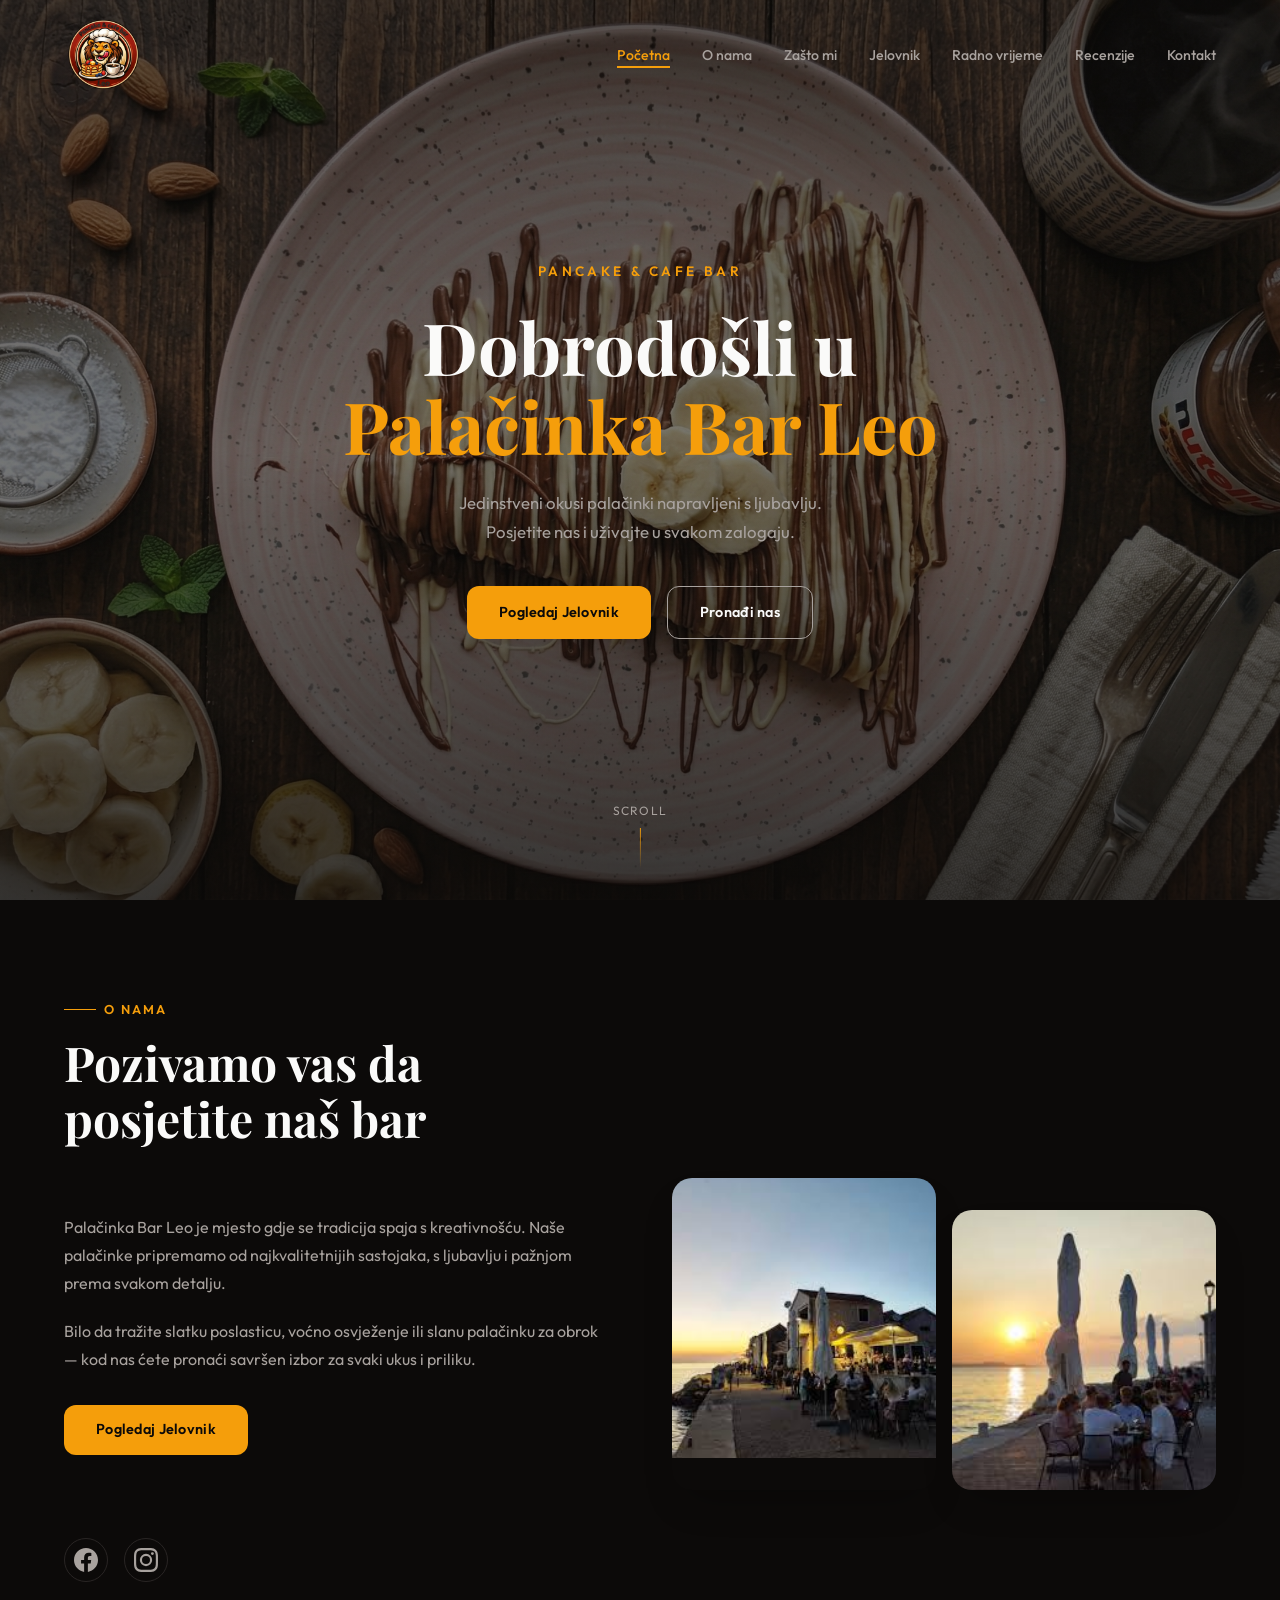
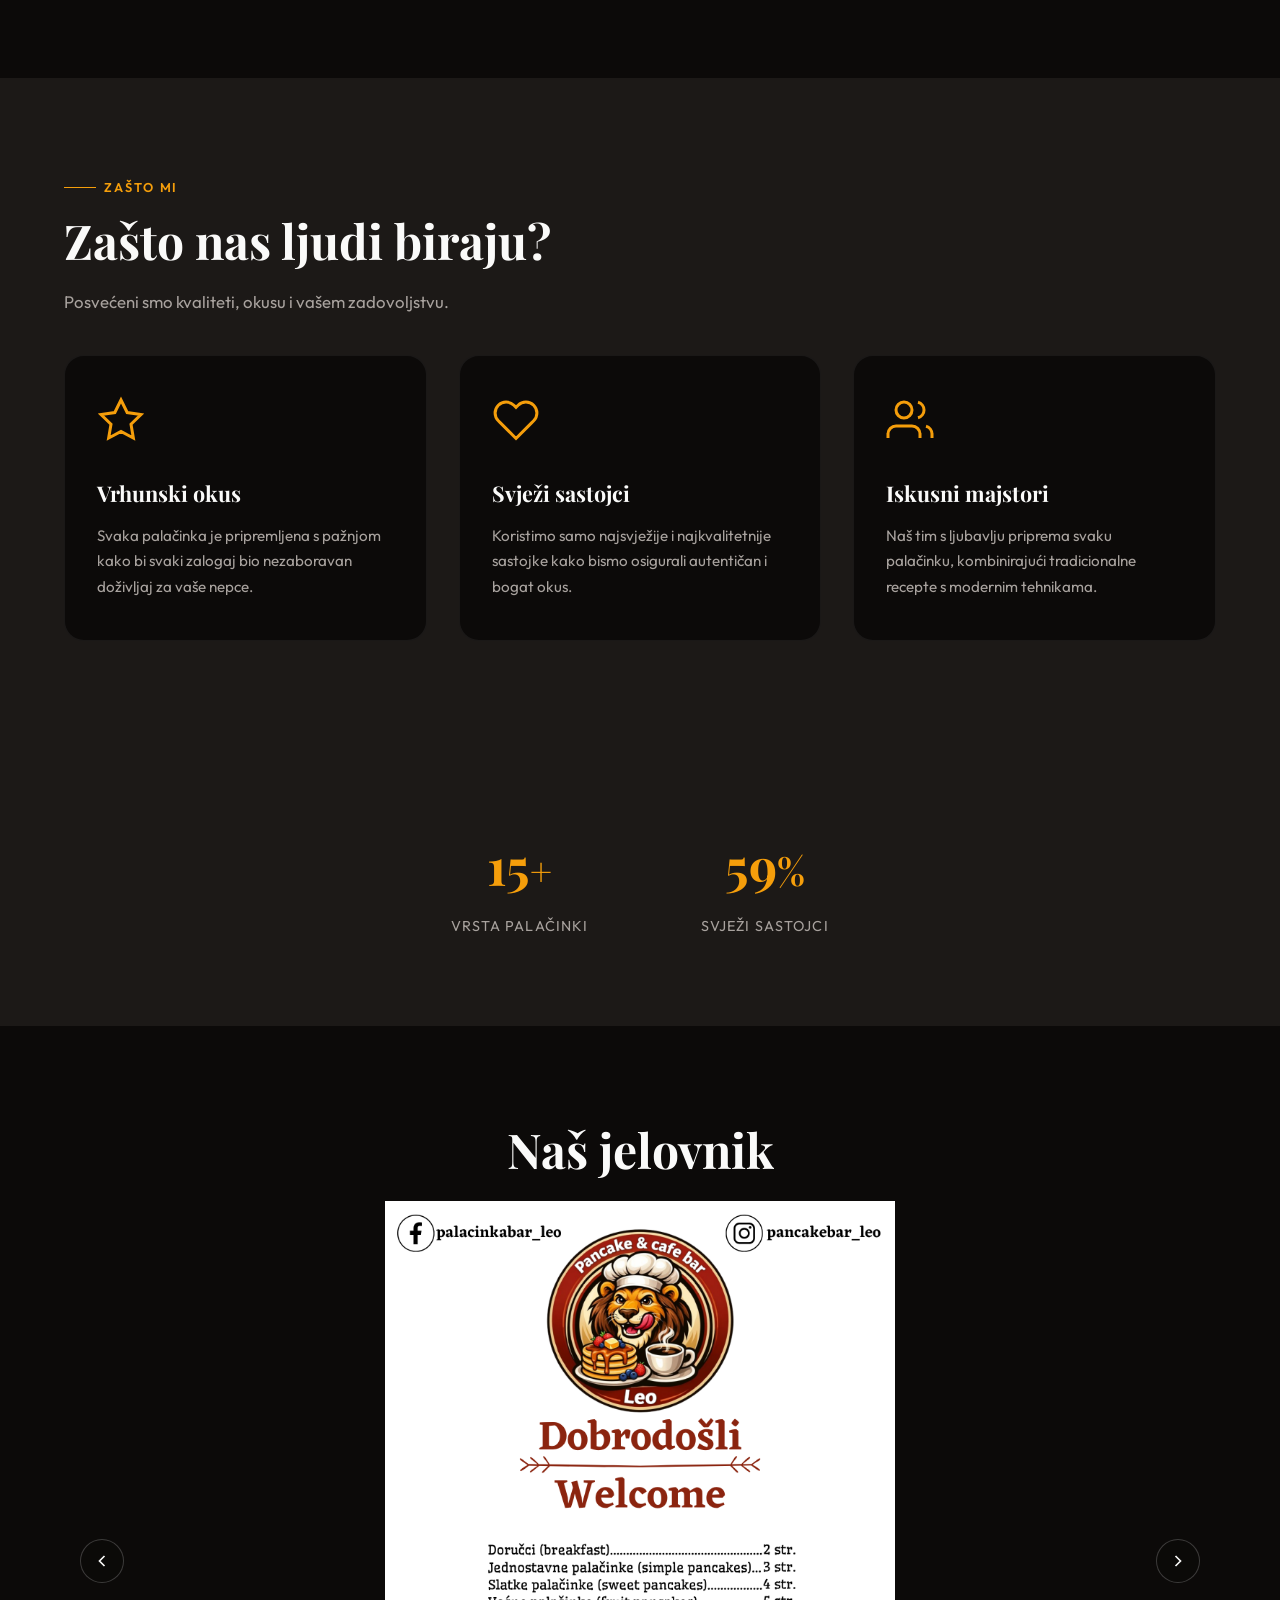
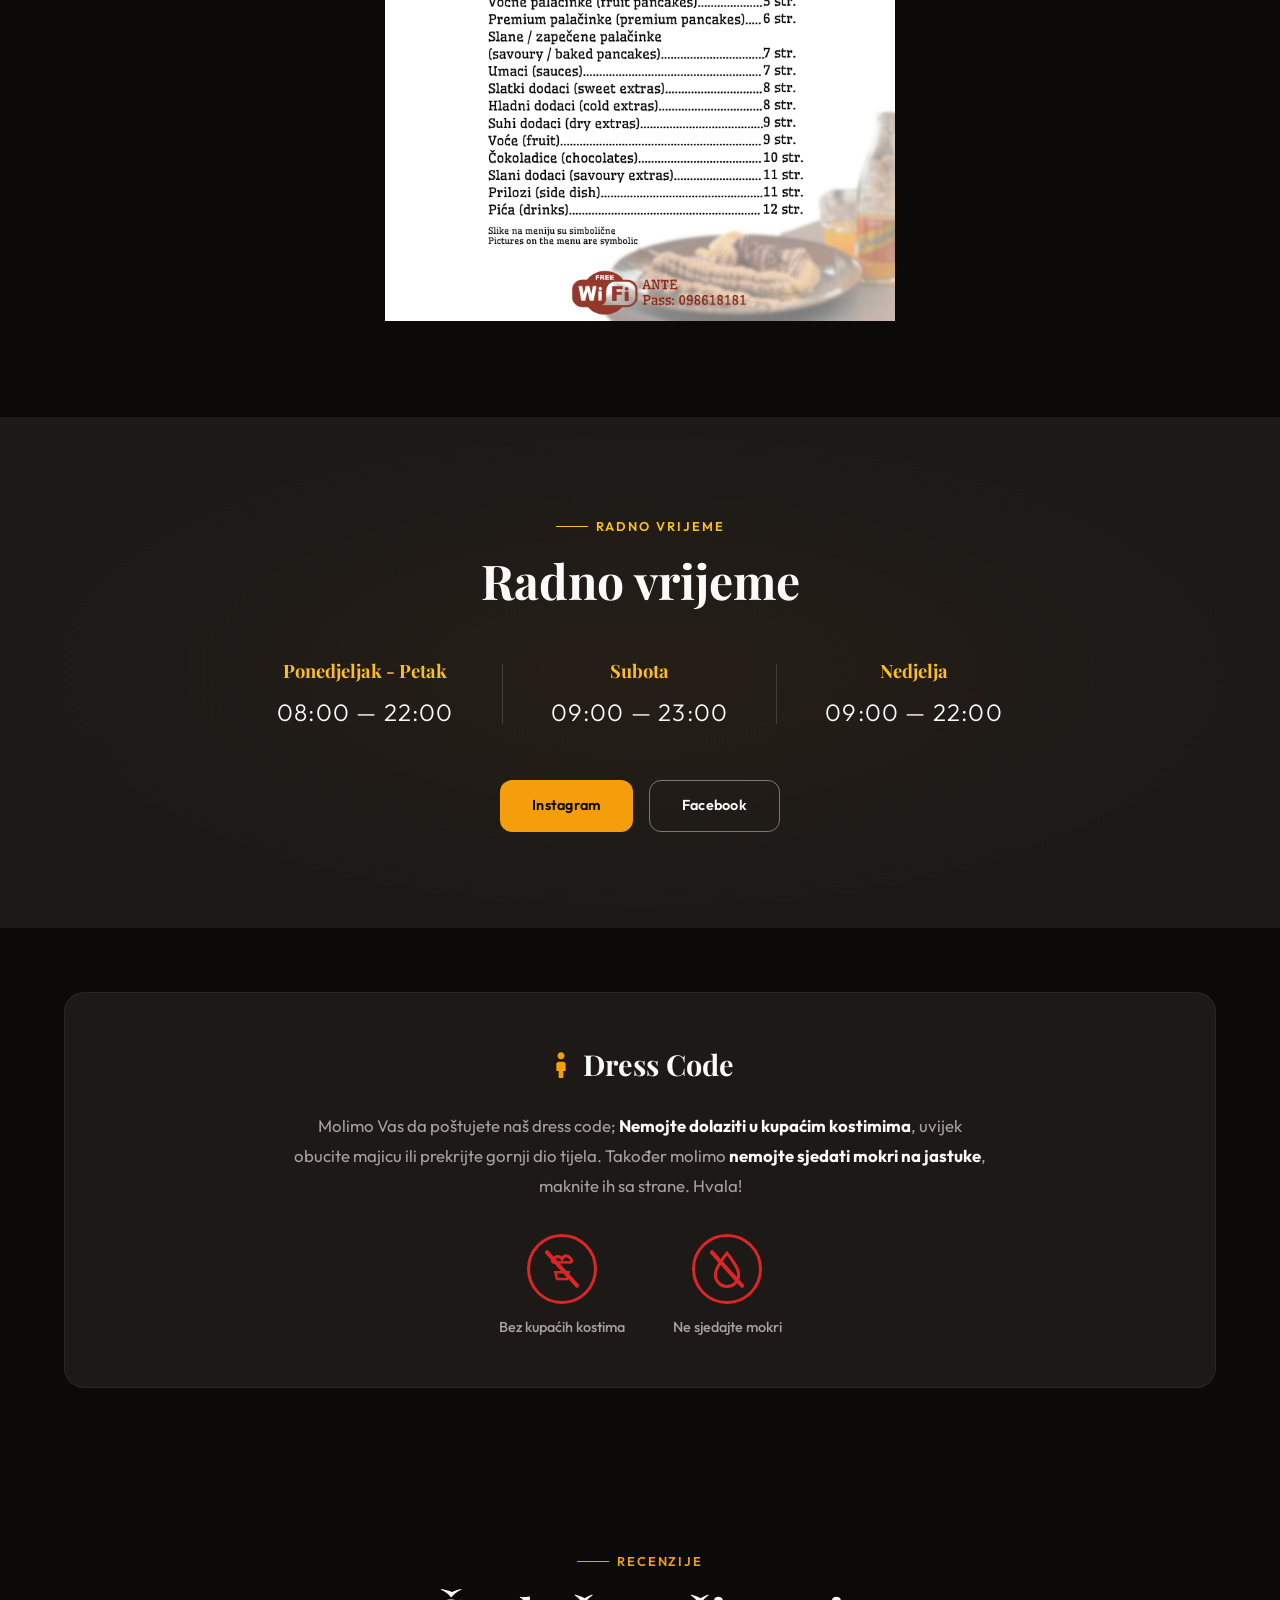
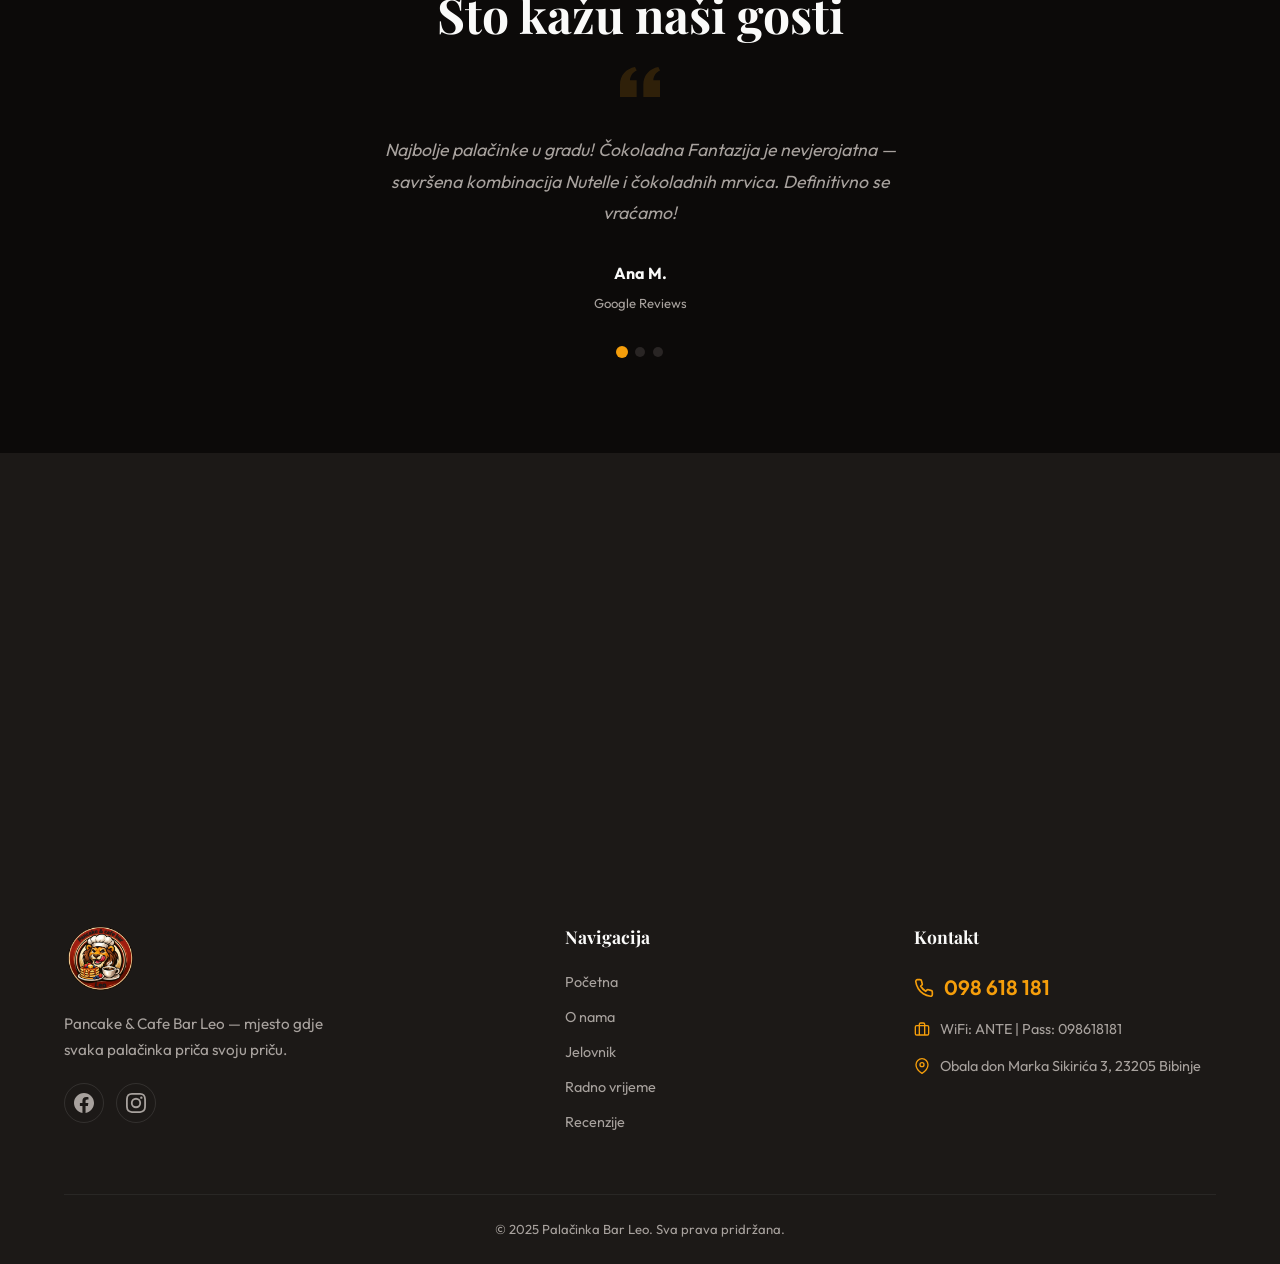
==== index.html @ 34cf437b "Initial commit" ====
<!DOCTYPE html>
<html lang="hr">
<head>
    <meta charset="UTF-8">
    <meta name="viewport" content="width=device-width, initial-scale=1.0">
    <title>Palačinka Bar Leo | Pancake & Cafe Bar</title>
    <meta name="description" content="Palačinka Bar Leo - Pancake & Cafe Bar. Slatke, voćne, premium i slane palačinke. Dobrodošli!">
    <link rel="icon" type="image/png" href="logo/logo.png">
    <link rel="preconnect" href="https://fonts.googleapis.com">
    <link rel="preconnect" href="https://fonts.gstatic.com" crossorigin>
    <link href="https://fonts.googleapis.com/css2?family=Playfair+Display:ital,wght@0,400;0,600;0,700;1,400&family=Outfit:wght@300;400;500;600;700&display=swap" rel="stylesheet">
    <link rel="stylesheet" href="styles.css">
</head>
<body>
    <!-- Navigation -->
    <nav class="navbar" id="navbar">
        <div class="nav-container">
            <a href="#hero" class="nav-logo">
                <img src="logo/logo.png" alt="Palačinka Bar Leo" class="nav-logo-img">
            </a>
            <button class="nav-toggle" id="navToggle" aria-label="Toggle menu">
                <span></span>
                <span></span>
                <span></span>
            </button>
            <ul class="nav-links" id="navLinks">
                <li><a href="#hero">Početna</a></li>
                <li><a href="#about">O nama</a></li>
                <li><a href="#features">Zašto mi</a></li>
                <li><a href="#menu">Jelovnik</a></li>
                <li><a href="#hours">Radno vrijeme</a></li>
                <li><a href="#testimonials">Recenzije</a></li>
                <li><a href="#contact">Kontakt</a></li>
            </ul>
        </div>
    </nav>

    <!-- Hero Section -->
    <section class="hero" id="hero">
        <div class="hero-overlay"></div>
        <div class="hero-content">
            <p class="hero-subtitle">Pancake & Cafe Bar</p>
            <h1 class="hero-title">Dobrodošli u<br><span>Palačinka Bar Leo</span></h1>
            <p class="hero-desc">Jedinstveni okusi palačinki napravljeni s ljubavlju.<br>Posjetite nas i uživajte u svakom zalogaju.</p>
            <div class="hero-buttons">
                <a href="#menu" class="btn btn-primary">Pogledaj Jelovnik</a>
                <a href="#contact" class="btn btn-outline">Pronađi nas</a>
            </div>
        </div>
        <div class="hero-scroll">
            <span>Scroll</span>
            <div class="scroll-line"></div>
        </div>
    </section>

    <!-- About Section -->
    <section class="about section" id="about">
        <div class="container">
            <span class="section-tag">O nama</span>
            <h2 class="section-title">Pozivamo vas da<br>posjetite naš bar</h2>
            <div class="about-grid">
                <div class="about-text">
                    <p>Palačinka Bar Leo je mjesto gdje se tradicija spaja s kreativnošću. Naše palačinke pripremamo od najkvalitetnijih sastojaka, s ljubavlju i pažnjom prema svakom detalju.</p>
                    <p>Bilo da tražite slatku poslasticu, voćno osvježenje ili slanu palačinku za obrok — kod nas ćete pronaći savršen izbor za svaki ukus i priliku.</p>
                    <a href="#menu" class="btn btn-primary">Pogledaj Jelovnik</a>
                </div>
                <div class="about-images">
                    <div class="about-img-wrapper">
                        <img src="onama.jpg" alt="O nama - Palačinka Bar Leo" loading="lazy">
                    </div>
                    <div class="about-img-wrapper about-img-small">
                        <img src="onama2.jpg" alt="O nama - Palačinka Bar Leo" loading="lazy">
                    </div>
                </div>
            </div>
            <div class="about-social">
                <a href="https://www.facebook.com/palacinkabar_leo" target="_blank" rel="noopener" class="social-link" aria-label="Facebook">
                    <svg width="24" height="24" viewBox="0 0 24 24" fill="currentColor"><path d="M24 12.073c0-6.627-5.373-12-12-12s-12 5.373-12 12c0 5.99 4.388 10.954 10.125 11.854v-8.385H7.078v-3.47h3.047V9.43c0-3.007 1.792-4.669 4.533-4.669 1.312 0 2.686.235 2.686.235v2.953H15.83c-1.491 0-1.956.925-1.956 1.874v2.25h3.328l-.532 3.47h-2.796v8.385C19.612 23.027 24 18.062 24 12.073z"/></svg>
                </a>
                <a href="https://www.instagram.com/pancakebar_leo" target="_blank" rel="noopener" class="social-link" aria-label="Instagram">
                    <svg width="24" height="24" viewBox="0 0 24 24" fill="currentColor"><path d="M12 2.163c3.204 0 3.584.012 4.85.07 3.252.148 4.771 1.691 4.919 4.919.058 1.265.069 1.645.069 4.849 0 3.205-.012 3.584-.069 4.849-.149 3.225-1.664 4.771-4.919 4.919-1.266.058-1.644.07-4.85.07-3.204 0-3.584-.012-4.849-.07-3.26-.149-4.771-1.699-4.919-4.92-.058-1.265-.07-1.644-.07-4.849 0-3.204.013-3.583.07-4.849.149-3.227 1.664-4.771 4.919-4.919 1.266-.057 1.645-.069 4.849-.069zM12 0C8.741 0 8.333.014 7.053.072 2.695.272.273 2.69.073 7.052.014 8.333 0 8.741 0 12c0 3.259.014 3.668.072 4.948.2 4.358 2.618 6.78 6.98 6.98C8.333 23.986 8.741 24 12 24c3.259 0 3.668-.014 4.948-.072 4.354-.2 6.782-2.618 6.979-6.98.059-1.28.073-1.689.073-4.948 0-3.259-.014-3.667-.072-4.947-.196-4.354-2.617-6.78-6.979-6.98C15.668.014 15.259 0 12 0zm0 5.838a6.162 6.162 0 100 12.324 6.162 6.162 0 000-12.324zM12 16a4 4 0 110-8 4 4 0 010 8zm6.406-11.845a1.44 1.44 0 100 2.881 1.44 1.44 0 000-2.881z"/></svg>
                </a>
            </div>
        </div>
    </section>

    <!-- Features Section -->
    <section class="features section" id="features">
        <div class="container">
            <span class="section-tag">Zašto mi</span>
            <h2 class="section-title">Zašto nas ljudi biraju?</h2>
            <p class="section-desc">Posvećeni smo kvaliteti, okusu i vašem zadovoljstvu.</p>
            <div class="features-grid">
                <div class="feature-card">
                    <div class="feature-icon">
                        <svg width="48" height="48" viewBox="0 0 24 24" fill="none" stroke="currentColor" stroke-width="1.5"><path d="M12 2L15.09 8.26L22 9.27L17 14.14L18.18 21.02L12 17.77L5.82 21.02L7 14.14L2 9.27L8.91 8.26L12 2Z"/></svg>
                    </div>
                    <h3>Vrhunski okus</h3>
                    <p>Svaka palačinka je pripremljena s pažnjom kako bi svaki zalogaj bio nezaboravan doživljaj za vaše nepce.</p>
                </div>
                <div class="feature-card">
                    <div class="feature-icon">
                        <svg width="48" height="48" viewBox="0 0 24 24" fill="none" stroke="currentColor" stroke-width="1.5"><path d="M20.84 4.61a5.5 5.5 0 00-7.78 0L12 5.67l-1.06-1.06a5.5 5.5 0 00-7.78 7.78l1.06 1.06L12 21.23l7.78-7.78 1.06-1.06a5.5 5.5 0 000-7.78z"/></svg>
                    </div>
                    <h3>Svježi sastojci</h3>
                    <p>Koristimo samo najsvježije i najkvalitetnije sastojke kako bismo osigurali autentičan i bogat okus.</p>
                </div>
                <div class="feature-card">
                    <div class="feature-icon">
                        <svg width="48" height="48" viewBox="0 0 24 24" fill="none" stroke="currentColor" stroke-width="1.5"><path d="M17 21v-2a4 4 0 00-4-4H5a4 4 0 00-4 4v2"/><circle cx="9" cy="7" r="4"/><path d="M23 21v-2a4 4 0 00-3-3.87"/><path d="M16 3.13a4 4 0 010 7.75"/></svg>
                    </div>
                    <h3>Iskusni majstori</h3>
                    <p>Naš tim s ljubavlju priprema svaku palačinku, kombinirajući tradicionalne recepte s modernim tehnikama.</p>
                </div>
            </div>
        </div>
    </section>

    <!-- Stats Section -->
    <section class="stats section">
        <div class="container">
            <div class="stats-grid">
                <div class="stat-item">
                    <span class="stat-number" data-target="25">0</span><span class="stat-suffix">+</span>
                    <span class="stat-label">Vrsta palačinki</span>
                </div>
                <div class="stat-item">
                    <span class="stat-number" data-target="100">0</span><span class="stat-suffix">%</span>
                    <span class="stat-label">Svježi sastojci</span>
                </div>
            </div>
        </div>
    </section>

    <!-- Menu Section -->
    <section class="menu-section section" id="menu">
        <div class="container">
            <h2 class="section-title" style="text-align: center;">Naš jelovnik</h2>

            <!-- Menu Gallery -->
            <div class="menu-gallery">
                <div class="gallery-scroll">
                    <div class="gallery-track" id="galleryTrack">
                        <img src="menu/meni1.png" alt="Jelovnik naslovnica" loading="lazy" class="gallery-img">
                        <img src="menu/meni2.png" alt="Jednostavne palačinke" loading="lazy" class="gallery-img">
                        <img src="menu/meni3.png" alt="Slatke palačinke" loading="lazy" class="gallery-img">
                        <img src="menu/meni4.png" alt="Voćne palačinke" loading="lazy" class="gallery-img">
                        <img src="menu/meni5.png" alt="Premium palačinke" loading="lazy" class="gallery-img">
                        <img src="menu/meni6.png" alt="Slane palačinke" loading="lazy" class="gallery-img">
                        <img src="menu/meni7.png" alt="Doručak" loading="lazy" class="gallery-img">
                        <img src="menu/meni8.png" alt="Dodaci" loading="lazy" class="gallery-img">
                        <img src="menu/meni9.png" alt="Suhi dodaci i voće" loading="lazy" class="gallery-img">
                        <img src="menu/meni10.png" alt="Čokoladice" loading="lazy" class="gallery-img">
                        <img src="menu/meni11.png" alt="Slani dodaci i prilozi" loading="lazy" class="gallery-img">
                        <img src="menu/meni12.png" alt="Bezalkoholna pića" loading="lazy" class="gallery-img">
                        <img src="menu/meni13.png" alt="Alkoholna pića" loading="lazy" class="gallery-img">
                        <img src="menu/meni14.png" alt="Topli napitci" loading="lazy" class="gallery-img">
                        <img src="menu/meni15.png" alt="Pivo i cider" loading="lazy" class="gallery-img">
                        <img src="menu/meni16.png" alt="Jelovnik stranica 16" loading="lazy" class="gallery-img">
                    </div>
                </div>
                <div class="gallery-nav">
                    <button class="gallery-btn" id="galleryPrev" aria-label="Previous">
                        <svg width="20" height="20" viewBox="0 0 24 24" fill="none" stroke="currentColor" stroke-width="2"><path d="M15 18l-6-6 6-6"/></svg>
                    </button>
                    <button class="gallery-btn" id="galleryNext" aria-label="Next">
                        <svg width="20" height="20" viewBox="0 0 24 24" fill="none" stroke="currentColor" stroke-width="2"><path d="M9 18l6-6-6-6"/></svg>
                    </button>
                </div>
            </div>
        </div>
    </section>

    <!-- Working Hours -->
    <section class="hours section" id="hours">
        <div class="hours-overlay"></div>
        <div class="container hours-content">
            <span class="section-tag section-tag--light">Radno vrijeme</span>
            <h2 class="section-title section-title--light">Radno vrijeme</h2>
            <div class="hours-grid">
                <div class="hours-block">
                    <h4>Ponedjeljak - Petak</h4>
                    <p>08:00 — 22:00</p>
                </div>
                <div class="hours-divider"></div>
                <div class="hours-block">
                    <h4>Subota</h4>
                    <p>09:00 — 23:00</p>
                </div>
                <div class="hours-divider"></div>
                <div class="hours-block">
                    <h4>Nedjelja</h4>
                    <p>09:00 — 22:00</p>
                </div>
            </div>
            <div class="hours-buttons">
                <a href="https://www.instagram.com/pancakebar_leo" target="_blank" rel="noopener" class="btn btn-primary">Instagram</a>
                <a href="https://www.facebook.com/palacinkabar_leo" target="_blank" rel="noopener" class="btn btn-outline btn-outline--light">Facebook</a>
            </div>
        </div>
    </section>

    <!-- Dress Code -->
    <section class="dress-code section">
        <div class="container">
            <div class="dress-code-card">
                <h2 class="dress-code-title">
                    <svg width="28" height="28" viewBox="0 0 24 24" fill="currentColor"><path d="M12 2C10.34 2 9 3.34 9 5c0 1.66 1.34 3 3 3s3-1.34 3-3c0-1.66-1.34-3-3-3zm-2 8c-1.1 0-2 .9-2 2v6h2v6h4v-6h2v-6c0-1.1-.9-2-2-2h-4z"/></svg>
                    Dress Code
                </h2>
                <p class="dress-code-text">
                    Molimo Vas da poštujete naš dress code; <strong>Nemojte dolaziti u kupaćim kostimima</strong>,
                    uvijek obucite majicu ili prekrijte gornji dio tijela. Također molimo <strong>nemojte sjedati
                    mokri na jastuke</strong>, maknite ih sa strane. Hvala!
                </p>
                <div class="dress-code-icons">
                    <div class="dress-code-icon-item">
                        <div class="dress-code-icon no-icon">
                            <svg width="40" height="40" viewBox="0 0 24 24" fill="none" stroke="currentColor" stroke-width="1.5">
                                <!-- Bikini top -->
                                <path d="M6 8c0-2 2-3.5 3.5-3.5S12 6 12 6s1-2 2.5-2S18 6 18 8" stroke-width="1.8"/>
                                <line x1="6" y1="8" x2="18" y2="8" stroke-width="1.5"/>
                                <!-- Bikini bottom -->
                                <path d="M8 14h8l-1 4H9l-1-4z" stroke-width="1.5"/>
                                <!-- Prohibition slash -->
                                <line x1="3" y1="2" x2="21" y2="22" stroke-width="2.5" stroke-linecap="round"/>
                            </svg>
                        </div>
                        <span>Bez kupaćih kostima</span>
                    </div>
                    <div class="dress-code-icon-item">
                        <div class="dress-code-icon no-icon">
                            <svg width="40" height="40" viewBox="0 0 24 24" fill="none" stroke="currentColor" stroke-width="1.8">
                                <!-- Water droplet -->
                                <path d="M12 2.5C12 2.5 5 11 5 15.5c0 3.87 3.13 7 7 7s7-3.13 7-7C19 11 12 2.5 12 2.5z"/>
                                <!-- Prohibition slash -->
                                <line x1="3" y1="2" x2="21" y2="22" stroke-width="2.5" stroke-linecap="round"/>
                            </svg>
                        </div>
                        <span>Ne sjedajte mokri</span>
                    </div>
                </div>
            </div>
        </div>
    </section>

    <!-- Testimonials -->
    <section class="testimonials section" id="testimonials">
        <div class="container">
            <span class="section-tag">Recenzije</span>
            <h2 class="section-title">Što kažu naši gosti</h2>
            <div class="testimonial-slider">
                <div class="testimonial-card active">
                    <div class="testimonial-quote">
                        <svg width="40" height="40" viewBox="0 0 24 24" fill="currentColor" opacity="0.15"><path d="M14.017 21v-7.391c0-5.704 3.731-9.57 8.983-10.609l.995 2.151c-2.432.917-3.995 3.638-3.995 5.849h4v10h-9.983zm-14.017 0v-7.391c0-5.704 3.748-9.57 9-10.609l.996 2.151c-2.433.917-3.996 3.638-3.996 5.849h3.983v10h-9.983z"/></svg>
                    </div>
                    <p class="testimonial-text">Najbolje palačinke u gradu! Čokoladna Fantazija je nevjerojatna — savršena kombinacija Nutelle i čokoladnih mrvica. Definitivno se vraćamo!</p>
                    <div class="testimonial-author">
                        <strong>Ana M.</strong>
                        <span>Google Reviews</span>
                    </div>
                </div>
                <div class="testimonial-card">
                    <div class="testimonial-quote">
                        <svg width="40" height="40" viewBox="0 0 24 24" fill="currentColor" opacity="0.15"><path d="M14.017 21v-7.391c0-5.704 3.731-9.57 8.983-10.609l.995 2.151c-2.432.917-3.995 3.638-3.995 5.849h4v10h-9.983zm-14.017 0v-7.391c0-5.704 3.748-9.57 9-10.609l.996 2.151c-2.433.917-3.996 3.638-3.996 5.849h3.983v10h-9.983z"/></svg>
                    </div>
                    <p class="testimonial-text">Odlično mjesto za doručak! Omlet sa šunkom i sirom uz kavu je savršen početak dana. Osoblje je izuzetno ljubazno i usluga brza.</p>
                    <div class="testimonial-author">
                        <strong>Marko K.</strong>
                        <span>Google Reviews</span>
                    </div>
                </div>
                <div class="testimonial-card">
                    <div class="testimonial-quote">
                        <svg width="40" height="40" viewBox="0 0 24 24" fill="currentColor" opacity="0.15"><path d="M14.017 21v-7.391c0-5.704 3.731-9.57 8.983-10.609l.995 2.151c-2.432.917-3.995 3.638-3.995 5.849h4v10h-9.983zm-14.017 0v-7.391c0-5.704 3.748-9.57 9-10.609l.996 2.151c-2.433.917-3.996 3.638-3.996 5.849h3.983v10h-9.983z"/></svg>
                    </div>
                    <p class="testimonial-text">Kinder Bueno palačinka je čisto savršenstvo! Moja djeca obožavaju dolaziti ovdje. Atmosfera je ugodna i cijene su razumne za kvalitetu koja se nudi.</p>
                    <div class="testimonial-author">
                        <strong>Ivana P.</strong>
                        <span>Instagram</span>
                    </div>
                </div>
            </div>
            <div class="testimonial-dots">
                <button class="dot active" data-index="0" aria-label="Testimonial 1"></button>
                <button class="dot" data-index="1" aria-label="Testimonial 2"></button>
                <button class="dot" data-index="2" aria-label="Testimonial 3"></button>
            </div>
        </div>
    </section>

    <!-- Contact / Footer -->
    <footer class="footer" id="contact">
        <div class="container">
            <div class="footer-map">
                <iframe src="https://www.google.com/maps/embed?pb=!1m18!1m12!1m3!1d2878.0!2d15.2883!3d44.0767!2m3!1f0!2f0!3f0!3m2!1i1024!2i768!4f13.1!3m3!1m2!1s0x0%3A0x0!2zT2JhbGEgZG9uIE1hcmthIFNpa2lyacSHYSAzLCAyMzIwNSwgQmliaW5qZQ!5e0!3m2!1shr!2shr!4v1" width="100%" height="350" style="border:0; border-radius: 12px;" allowfullscreen="" loading="lazy" referrerpolicy="no-referrer-when-downgrade"></iframe>
            </div>
            <div class="footer-grid">
                <div class="footer-brand">
                    <img src="logo/logo.png" alt="Palačinka Bar Leo" class="footer-logo">
                    <p>Pancake & Cafe Bar Leo — mjesto gdje svaka palačinka priča svoju priču.</p>
                    <div class="footer-social">
                        <a href="https://www.facebook.com/palacinkabar_leo" target="_blank" rel="noopener" aria-label="Facebook">
                            <svg width="20" height="20" viewBox="0 0 24 24" fill="currentColor"><path d="M24 12.073c0-6.627-5.373-12-12-12s-12 5.373-12 12c0 5.99 4.388 10.954 10.125 11.854v-8.385H7.078v-3.47h3.047V9.43c0-3.007 1.792-4.669 4.533-4.669 1.312 0 2.686.235 2.686.235v2.953H15.83c-1.491 0-1.956.925-1.956 1.874v2.25h3.328l-.532 3.47h-2.796v8.385C19.612 23.027 24 18.062 24 12.073z"/></svg>
                        </a>
                        <a href="https://www.instagram.com/pancakebar_leo" target="_blank" rel="noopener" aria-label="Instagram">
                            <svg width="20" height="20" viewBox="0 0 24 24" fill="currentColor"><path d="M12 2.163c3.204 0 3.584.012 4.85.07 3.252.148 4.771 1.691 4.919 4.919.058 1.265.069 1.645.069 4.849 0 3.205-.012 3.584-.069 4.849-.149 3.225-1.664 4.771-4.919 4.919-1.266.058-1.644.07-4.85.07-3.204 0-3.584-.012-4.849-.07-3.26-.149-4.771-1.699-4.919-4.92-.058-1.265-.07-1.644-.07-4.849 0-3.204.013-3.583.07-4.849.149-3.227 1.664-4.771 4.919-4.919 1.266-.057 1.645-.069 4.849-.069zM12 0C8.741 0 8.333.014 7.053.072 2.695.272.273 2.69.073 7.052.014 8.333 0 8.741 0 12c0 3.259.014 3.668.072 4.948.2 4.358 2.618 6.78 6.98 6.98C8.333 23.986 8.741 24 12 24c3.259 0 3.668-.014 4.948-.072 4.354-.2 6.782-2.618 6.979-6.98.059-1.28.073-1.689.073-4.948 0-3.259-.014-3.667-.072-4.947-.196-4.354-2.617-6.78-6.979-6.98C15.668.014 15.259 0 12 0zm0 5.838a6.162 6.162 0 100 12.324 6.162 6.162 0 000-12.324zM12 16a4 4 0 110-8 4 4 0 010 8zm6.406-11.845a1.44 1.44 0 100 2.881 1.44 1.44 0 000-2.881z"/></svg>
                        </a>
                    </div>
                </div>
                <div class="footer-links">
                    <h4>Navigacija</h4>
                    <a href="#hero">Početna</a>
                    <a href="#about">O nama</a>
                    <a href="#menu">Jelovnik</a>
                    <a href="#hours">Radno vrijeme</a>
                    <a href="#testimonials">Recenzije</a>
                </div>
                <div class="footer-contact">
                    <h4>Kontakt</h4>
                    <a href="tel:098618181" class="footer-phone">
                        <svg width="20" height="20" viewBox="0 0 24 24" fill="none" stroke="currentColor" stroke-width="2"><path d="M22 16.92v3a2 2 0 01-2.18 2 19.79 19.79 0 01-8.63-3.07 19.5 19.5 0 01-6-6 19.79 19.79 0 01-3.07-8.67A2 2 0 014.11 2h3a2 2 0 012 1.72 12.84 12.84 0 00.7 2.81 2 2 0 01-.45 2.11L8.09 9.91a16 16 0 006 6l1.27-1.27a2 2 0 012.11-.45 12.84 12.84 0 002.81.7A2 2 0 0122 16.92z"/></svg>
                        098 618 181
                    </a>
                    <p>
                        <svg width="16" height="16" viewBox="0 0 24 24" fill="none" stroke="currentColor" stroke-width="2"><rect x="2" y="7" width="20" height="14" rx="2" ry="2"/><path d="M16 21V5a2 2 0 00-2-2h-4a2 2 0 00-2 2v16"/></svg>
                        WiFi: ANTE | Pass: 098618181
                    </p>
                    <p>
                        <svg width="16" height="16" viewBox="0 0 24 24" fill="none" stroke="currentColor" stroke-width="2"><path d="M21 10c0 7-9 13-9 13s-9-6-9-13a9 9 0 0118 0z"/><circle cx="12" cy="10" r="3"/></svg>
                        Obala don Marka Sikirića 3, 23205 Bibinje
                    </p>
                </div>
            </div>
            <div class="footer-bottom">
                <p>&copy; 2025 Palačinka Bar Leo. Sva prava pridržana.</p>
            </div>
        </div>
    </footer>

    <!-- Lightbox -->
    <div class="lightbox" id="lightbox">
        <button class="lightbox-close" id="lightboxClose" aria-label="Close">&times;</button>
        <button class="lightbox-prev" id="lightboxPrev" aria-label="Previous">
            <svg width="24" height="24" viewBox="0 0 24 24" fill="none" stroke="currentColor" stroke-width="2"><path d="M15 18l-6-6 6-6"/></svg>
        </button>
        <img src="" alt="" class="lightbox-img" id="lightboxImg">
        <button class="lightbox-next" id="lightboxNext" aria-label="Next">
            <svg width="24" height="24" viewBox="0 0 24 24" fill="none" stroke="currentColor" stroke-width="2"><path d="M9 18l6-6-6-6"/></svg>
        </button>
    </div>

    <script src="script.js"></script>
</body>
</html>
---- styles.css ----
/* ===== Reset & Base ===== */
*, *::before, *::after {
    margin: 0;
    padding: 0;
    box-sizing: border-box;
}

:root {
    --color-bg: #0c0a09;
    --color-bg-alt: #1c1917;
    --color-surface: #292524;
    --color-text: #fafaf9;
    --color-text-muted: #a8a29e;
    --color-accent: #f59e0b;
    --color-accent-dark: #d97706;
    --color-accent-light: #fbbf24;
    --color-white: #fafaf9;
    --color-dark: #0c0a09;
    --font-heading: 'Playfair Display', Georgia, serif;
    --font-body: 'Outfit', system-ui, sans-serif;
    --radius: 0.75rem;
    --radius-lg: 1.25rem;
    --shadow: 0 20px 40px -15px rgba(0,0,0,0.3);
    --transition: 0.3s cubic-bezier(0.4, 0, 0.2, 1);
}

html {
    scroll-behavior: smooth;
    -webkit-text-size-adjust: 100%;
}

body {
    font-family: var(--font-body);
    background: var(--color-bg);
    color: var(--color-text);
    line-height: 1.6;
    overflow-x: hidden;
    -webkit-font-smoothing: antialiased;
}

img {
    max-width: 100%;
    height: auto;
    display: block;
}

a {
    color: inherit;
    text-decoration: none;
}

button {
    border: none;
    background: none;
    cursor: pointer;
    font-family: inherit;
    color: inherit;
}

.container {
    max-width: 1200px;
    margin: 0 auto;
    padding: 0 1.5rem;
}

.section {
    padding: 6rem 0;
}

/* ===== Section Tags & Titles ===== */
.section-tag {
    display: inline-block;
    font-size: 0.8rem;
    font-weight: 600;
    text-transform: uppercase;
    letter-spacing: 0.15em;
    color: var(--color-accent);
    margin-bottom: 1rem;
    position: relative;
    padding-left: 2.5rem;
}

.section-tag::before {
    content: '';
    position: absolute;
    left: 0;
    top: 50%;
    width: 2rem;
    height: 1px;
    background: var(--color-accent);
}

.section-tag--light {
    color: var(--color-accent-light);
}

.section-tag--light::before {
    background: var(--color-accent-light);
}

.section-title {
    font-family: var(--font-heading);
    font-size: clamp(2rem, 5vw, 3rem);
    font-weight: 700;
    line-height: 1.15;
    margin-bottom: 1.25rem;
    color: var(--color-text);
}

.section-title--light {
    color: var(--color-white);
}

.section-desc {
    color: var(--color-text-muted);
    font-size: 1.05rem;
    max-width: 560px;
    margin-bottom: 2.5rem;
}

/* ===== Buttons ===== */
.btn {
    display: inline-flex;
    align-items: center;
    justify-content: center;
    padding: 0.85rem 2rem;
    font-size: 0.9rem;
    font-weight: 600;
    border-radius: var(--radius);
    transition: all var(--transition);
    letter-spacing: 0.02em;
    white-space: nowrap;
}

.btn-primary {
    background: var(--color-accent);
    color: var(--color-dark);
}

.btn-primary:hover {
    background: var(--color-accent-light);
    transform: translateY(-2px);
    box-shadow: 0 8px 25px rgba(245, 158, 11, 0.3);
}

.btn-outline {
    border: 1.5px solid var(--color-text-muted);
    color: var(--color-text);
    background: transparent;
}

.btn-outline:hover {
    border-color: var(--color-accent);
    color: var(--color-accent);
    transform: translateY(-2px);
}

.btn-outline--light {
    border-color: rgba(255,255,255,0.4);
    color: var(--color-white);
}

.btn-outline--light:hover {
    border-color: var(--color-accent-light);
    color: var(--color-accent-light);
}

/* ===== Navbar ===== */
.navbar {
    position: fixed;
    top: 0;
    left: 0;
    right: 0;
    z-index: 1000;
    padding: 1rem 0;
    transition: all var(--transition);
}

.navbar.scrolled {
    background: rgba(12, 10, 9, 0.95);
    backdrop-filter: blur(12px);
    -webkit-backdrop-filter: blur(12px);
    padding: 0.6rem 0;
    box-shadow: 0 4px 20px rgba(0,0,0,0.3);
}

.nav-container {
    max-width: 1200px;
    margin: 0 auto;
    padding: 0 1.5rem;
    display: flex;
    align-items: center;
    justify-content: space-between;
}

.nav-logo-img {
    width: 78px;
    height: 78px;
    border-radius: 50%;
    object-fit: cover;
    transition: transform var(--transition);
}

.navbar.scrolled .nav-logo-img {
    width: 63px;
    height: 63px;
}

.nav-logo:hover .nav-logo-img {
    transform: scale(1.05);
}

.nav-links {
    display: flex;
    list-style: none;
    gap: 2rem;
}

.nav-links a {
    font-size: 0.88rem;
    font-weight: 500;
    color: var(--color-text-muted);
    transition: color var(--transition);
    position: relative;
}

.nav-links a::after {
    content: '';
    position: absolute;
    bottom: -4px;
    left: 0;
    width: 0;
    height: 2px;
    background: var(--color-accent);
    transition: width var(--transition);
}

.nav-links a:hover,
.nav-links a.active {
    color: var(--color-accent);
}

.nav-links a:hover::after,
.nav-links a.active::after {
    width: 100%;
}

.nav-toggle {
    display: none;
    flex-direction: column;
    gap: 5px;
    padding: 4px;
}

.nav-toggle span {
    width: 24px;
    height: 2px;
    background: var(--color-text);
    transition: all var(--transition);
    border-radius: 2px;
}

/* ===== Hero ===== */
.hero {
    position: relative;
    min-height: 100dvh;
    display: flex;
    align-items: center;
    justify-content: center;
    text-align: center;
    overflow: hidden;
    background: url('background.png') center / cover no-repeat;
}

.hero-overlay {
    position: absolute;
    inset: 0;
    background: linear-gradient(
        180deg,
        rgba(12, 10, 9, 0.7) 0%,
        rgba(12, 10, 9, 0.55) 50%,
        rgba(12, 10, 9, 0.8) 100%
    );
}

.hero-content {
    position: relative;
    z-index: 2;
    padding: 2rem 1.5rem;
    animation: fadeUp 1s ease-out;
}

.hero-logo {
    width: 140px;
    height: 140px;
    border-radius: 50%;
    object-fit: cover;
    margin: 0 auto 2rem;
    box-shadow: 0 0 60px rgba(245, 158, 11, 0.15);
    animation: fadeUp 0.8s ease-out;
}

.hero-subtitle {
    font-size: 0.85rem;
    font-weight: 600;
    text-transform: uppercase;
    letter-spacing: 0.25em;
    color: var(--color-accent);
    margin-bottom: 1.5rem;
}

.hero-title {
    font-family: var(--font-heading);
    font-size: clamp(2.5rem, 7vw, 4.5rem);
    font-weight: 700;
    line-height: 1.1;
    margin-bottom: 1.5rem;
    color: var(--color-white);
}

.hero-title span {
    color: var(--color-accent);
    display: block;
}

.hero-desc {
    font-size: 1.05rem;
    color: var(--color-text-muted);
    max-width: 480px;
    margin: 0 auto 2.5rem;
    line-height: 1.7;
}

.hero-buttons {
    display: flex;
    gap: 1rem;
    justify-content: center;
    flex-wrap: wrap;
}

.hero-scroll {
    position: absolute;
    bottom: 2rem;
    left: 50%;
    transform: translateX(-50%);
    z-index: 2;
    display: flex;
    flex-direction: column;
    align-items: center;
    gap: 0.5rem;
    color: var(--color-text-muted);
    font-size: 0.75rem;
    letter-spacing: 0.1em;
    text-transform: uppercase;
}

.scroll-line {
    width: 1px;
    height: 40px;
    background: linear-gradient(to bottom, var(--color-accent), transparent);
    animation: scrollPulse 2s ease-in-out infinite;
}

@keyframes scrollPulse {
    0%, 100% { opacity: 1; transform: scaleY(1); }
    50% { opacity: 0.3; transform: scaleY(0.6); }
}

@keyframes fadeUp {
    from { opacity: 0; transform: translateY(30px); }
    to { opacity: 1; transform: translateY(0); }
}

/* ===== About ===== */
.about-grid {
    display: grid;
    grid-template-columns: 1fr 1fr;
    gap: 4rem;
    align-items: center;
    margin-top: 2rem;
}

.about-text p {
    color: var(--color-text-muted);
    margin-bottom: 1.25rem;
    font-size: 1rem;
    line-height: 1.75;
}

.about-text .btn {
    margin-top: 0.75rem;
}

.about-images {
    display: grid;
    grid-template-columns: 1fr 1fr;
    gap: 1rem;
}

.about-img-wrapper {
    border-radius: var(--radius-lg);
    overflow: hidden;
    box-shadow: var(--shadow);
}

.about-img-wrapper img {
    width: 100%;
    height: 280px;
    object-fit: cover;
    transition: transform 0.6s ease;
}

.about-img-wrapper:hover img {
    transform: scale(1.05);
}

.about-img-small {
    margin-top: 2rem;
}

.about-social {
    display: flex;
    gap: 1rem;
    margin-top: 3rem;
}

.social-link {
    display: flex;
    align-items: center;
    justify-content: center;
    width: 44px;
    height: 44px;
    border-radius: 50%;
    border: 1.5px solid var(--color-surface);
    color: var(--color-text-muted);
    transition: all var(--transition);
}

.social-link:hover {
    border-color: var(--color-accent);
    color: var(--color-accent);
    transform: translateY(-3px);
}

/* ===== Features ===== */
.features {
    background: var(--color-bg-alt);
}

.features-grid {
    display: grid;
    grid-template-columns: repeat(3, 1fr);
    gap: 2rem;
}

.features-image {
    margin-top: 3rem;
    border-radius: var(--radius-lg);
    overflow: hidden;
}

.features-img {
    width: 100%;
    height: 400px;
    object-fit: cover;
    border-radius: var(--radius-lg);
    display: block;
}

.feature-card {
    padding: 2.5rem 2rem;
    border-radius: var(--radius-lg);
    border: 1px solid rgba(255,255,255,0.06);
    background: var(--color-bg);
    transition: all var(--transition);
}

.feature-card:hover {
    border-color: rgba(245, 158, 11, 0.2);
    transform: translateY(-4px);
    box-shadow: 0 20px 40px rgba(0,0,0,0.2);
}

.feature-icon {
    color: var(--color-accent);
    margin-bottom: 1.5rem;
}

.feature-card h3 {
    font-family: var(--font-heading);
    font-size: 1.35rem;
    margin-bottom: 0.75rem;
}

.feature-card p {
    color: var(--color-text-muted);
    font-size: 0.95rem;
    line-height: 1.7;
}

/* ===== Menu Section ===== */
.menu-section {
    background: var(--color-bg);
}

.menu-tabs {
    display: flex;
    gap: 0.5rem;
    flex-wrap: wrap;
    margin-bottom: 2.5rem;
}

.menu-tab {
    padding: 0.65rem 1.5rem;
    font-size: 0.88rem;
    font-weight: 500;
    border-radius: 100px;
    border: 1.5px solid var(--color-surface);
    color: var(--color-text-muted);
    transition: all var(--transition);
}

.menu-tab:hover {
    border-color: var(--color-accent);
    color: var(--color-accent);
}

.menu-tab.active {
    background: var(--color-accent);
    border-color: var(--color-accent);
    color: var(--color-dark);
}

.menu-category {
    display: none;
}

.menu-category.active {
    display: block;
    animation: fadeIn 0.4s ease;
}

@keyframes fadeIn {
    from { opacity: 0; transform: translateY(10px); }
    to { opacity: 1; transform: translateY(0); }
}

.menu-items {
    display: grid;
    gap: 0;
}

.menu-item {
    display: flex;
    justify-content: space-between;
    align-items: center;
    padding: 1.1rem 0;
    border-bottom: 1px solid rgba(255,255,255,0.06);
    transition: background var(--transition);
}

.menu-item:hover {
    background: rgba(255,255,255,0.02);
    padding-left: 0.5rem;
    padding-right: 0.5rem;
    border-radius: var(--radius);
}

.menu-item-info h4 {
    font-size: 1rem;
    font-weight: 500;
    margin-bottom: 0.15rem;
}

.menu-item-info p {
    font-size: 0.82rem;
    color: var(--color-text-muted);
}

.menu-price {
    font-weight: 600;
    color: var(--color-accent);
    font-size: 1rem;
    white-space: nowrap;
    margin-left: 1rem;
}

.menu-item-group-title {
    font-family: var(--font-heading);
    font-size: 1.15rem;
    font-weight: 600;
    color: var(--color-accent);
    padding: 1.5rem 0 0.5rem;
    border-bottom: 1px solid rgba(245, 158, 11, 0.15);
}

.menu-note {
    margin-top: 1rem;
    font-size: 0.85rem;
    color: var(--color-text-muted);
    font-style: italic;
}

.menu-gallery {
    margin-top: 1.5rem;
    position: relative;
}

.gallery-scroll {
    overflow: hidden;
    border-radius: var(--radius-lg);
    position: relative;
}

.gallery-track {
    display: flex;
    gap: 0;
    transition: transform 0.5s cubic-bezier(0.4, 0, 0.2, 1);
}

.gallery-img {
    flex: 0 0 100%;
    width: 100%;
    height: auto;
    max-height: 80vh;
    object-fit: contain;
    border-radius: var(--radius);
    cursor: pointer;
    transition: transform var(--transition), opacity var(--transition);
}

.gallery-img:hover {
    transform: scale(1.02);
    opacity: 0.9;
}

.gallery-nav {
    position: absolute;
    top: 50%;
    left: 0;
    right: 0;
    transform: translateY(-50%);
    display: flex;
    justify-content: space-between;
    padding: 0 1rem;
    pointer-events: none;
    z-index: 10;
}

.gallery-btn {
    width: 44px;
    height: 44px;
    border-radius: 50%;
    border: 1.5px solid rgba(255,255,255,0.2);
    background: rgba(12, 10, 9, 0.7);
    display: flex;
    align-items: center;
    justify-content: center;
    color: var(--color-white);
    transition: all var(--transition);
    pointer-events: auto;
}

.gallery-btn:hover {
    border-color: var(--color-accent);
    color: var(--color-accent);
    transform: scale(1.05);
    background: rgba(12, 10, 9, 0.9);
}

/* ===== Working Hours ===== */
.hours {
    position: relative;
    background: var(--color-bg-alt);
    text-align: center;
}

.hours-overlay {
    position: absolute;
    inset: 0;
    background: radial-gradient(
        ellipse at 50% 50%,
        rgba(245, 158, 11, 0.04) 0%,
        transparent 70%
    );
}

.hours-content {
    position: relative;
    z-index: 2;
}

.hours-grid {
    display: flex;
    justify-content: center;
    align-items: center;
    gap: 3rem;
    margin: 3rem 0;
    flex-wrap: wrap;
}

.hours-block h4 {
    font-family: var(--font-heading);
    font-size: 1.15rem;
    color: var(--color-accent-light);
    margin-bottom: 0.5rem;
}

.hours-block p {
    font-size: 1.5rem;
    font-weight: 300;
    letter-spacing: 0.05em;
    color: var(--color-white);
}

.hours-divider {
    width: 1px;
    height: 60px;
    background: rgba(255,255,255,0.15);
}

.hours-buttons {
    display: flex;
    gap: 1rem;
    justify-content: center;
    flex-wrap: wrap;
}

/* ===== Dress Code ===== */
.dress-code {
    padding: 4rem 0;
}

.dress-code-card {
    background: var(--color-bg-alt);
    border-radius: var(--radius-lg);
    padding: 3rem;
    text-align: center;
    border: 1px solid rgba(255,255,255,0.06);
}

.dress-code-title {
    font-family: var(--font-heading);
    font-size: 1.8rem;
    color: var(--color-text);
    margin-bottom: 1.5rem;
    display: flex;
    align-items: center;
    justify-content: center;
    gap: 0.5rem;
}

.dress-code-title svg {
    color: var(--color-accent);
}

.dress-code-text {
    font-size: 1.05rem;
    color: var(--color-text-muted);
    line-height: 1.8;
    max-width: 700px;
    margin: 0 auto 2rem;
}

.dress-code-text strong {
    color: var(--color-text);
}

.dress-code-icons {
    display: flex;
    justify-content: center;
    gap: 3rem;
}

.dress-code-icon-item {
    display: flex;
    flex-direction: column;
    align-items: center;
    gap: 0.75rem;
}

.dress-code-icon {
    width: 70px;
    height: 70px;
    border-radius: 50%;
    border: 3px solid #dc2626;
    display: flex;
    align-items: center;
    justify-content: center;
    color: #dc2626;
}

.dress-code-icon-item span {
    font-size: 0.9rem;
    color: var(--color-text-muted);
    font-weight: 500;
}

/* ===== Stats ===== */
.stats {
    background: var(--color-bg-alt);
    padding: 4rem 0;
}

.stats-grid {
    display: flex;
    justify-content: center;
    gap: 4rem;
    text-align: center;
}

.stat-item {
    padding: 1.5rem;
}

.stat-number {
    font-family: var(--font-heading);
    font-size: clamp(2.5rem, 4vw, 3.5rem);
    font-weight: 700;
    color: var(--color-accent);
    display: inline;
}

.stat-suffix {
    font-family: var(--font-heading);
    font-size: clamp(2rem, 3vw, 2.5rem);
    font-weight: 700;
    color: var(--color-accent);
}

.stat-label {
    display: block;
    margin-top: 0.5rem;
    font-size: 0.9rem;
    color: var(--color-text-muted);
    text-transform: uppercase;
    letter-spacing: 0.08em;
}

/* ===== Testimonials ===== */
.testimonials {
    background: var(--color-bg);
    text-align: center;
}

.testimonial-slider {
    position: relative;
    max-width: 640px;
    margin: 0 auto;
    min-height: 250px;
}

.testimonial-card {
    display: none;
    flex-direction: column;
    align-items: center;
    animation: fadeIn 0.5s ease;
}

.testimonial-card.active {
    display: flex;
}

.testimonial-quote {
    color: var(--color-accent);
    margin-bottom: 1.5rem;
}

.testimonial-text {
    font-size: 1.1rem;
    line-height: 1.8;
    color: var(--color-text-muted);
    font-style: italic;
    margin-bottom: 2rem;
    max-width: 540px;
}

.testimonial-author strong {
    display: block;
    font-size: 1rem;
    color: var(--color-text);
    margin-bottom: 0.2rem;
}

.testimonial-author span {
    font-size: 0.82rem;
    color: var(--color-text-muted);
}

.testimonial-dots {
    display: flex;
    gap: 0.5rem;
    justify-content: center;
    margin-top: 2rem;
}

.dot {
    width: 10px;
    height: 10px;
    border-radius: 50%;
    background: var(--color-surface);
    transition: all var(--transition);
}

.dot.active,
.dot:hover {
    background: var(--color-accent);
    transform: scale(1.2);
}

/* ===== Footer ===== */
.footer {
    background: var(--color-bg-alt);
    padding: 4rem 0 0;
}

.footer-map {
    margin-bottom: 3rem;
}

.footer-map iframe {
    width: 100%;
    height: 350px;
    border: 0;
    border-radius: var(--radius-lg);
}

.footer-grid {
    display: grid;
    grid-template-columns: 1.5fr 1fr 1fr;
    gap: 3rem;
    padding-bottom: 3rem;
    border-bottom: 1px solid rgba(255,255,255,0.06);
}

.footer-logo {
    width: 72px;
    height: 72px;
    border-radius: 50%;
    object-fit: cover;
    margin-bottom: 1rem;
}

.footer-brand p {
    color: var(--color-text-muted);
    font-size: 0.95rem;
    line-height: 1.7;
    margin-bottom: 1.25rem;
    max-width: 300px;
}

.footer-social {
    display: flex;
    gap: 0.75rem;
}

.footer-social a {
    display: flex;
    align-items: center;
    justify-content: center;
    width: 40px;
    height: 40px;
    border-radius: 50%;
    border: 1px solid rgba(255,255,255,0.1);
    color: var(--color-text-muted);
    transition: all var(--transition);
}

.footer-social a:hover {
    border-color: var(--color-accent);
    color: var(--color-accent);
    transform: translateY(-2px);
}

.footer-links h4,
.footer-contact h4 {
    font-family: var(--font-heading);
    font-size: 1.1rem;
    margin-bottom: 1.25rem;
    color: var(--color-text);
}

.footer-links a {
    display: block;
    font-size: 0.9rem;
    color: var(--color-text-muted);
    margin-bottom: 0.75rem;
    transition: color var(--transition);
}

.footer-links a:hover {
    color: var(--color-accent);
}

.footer-contact p {
    display: flex;
    align-items: center;
    gap: 0.6rem;
    font-size: 0.9rem;
    color: var(--color-text-muted);
    margin-bottom: 0.85rem;
}

.footer-contact svg {
    flex-shrink: 0;
    color: var(--color-accent);
}

.footer-phone {
    display: flex;
    align-items: center;
    gap: 0.6rem;
    font-size: 1.3rem;
    font-weight: 600;
    color: var(--color-accent);
    text-decoration: none;
    margin-bottom: 0.85rem;
    transition: color var(--transition);
}

.footer-phone:hover {
    color: var(--color-accent-hover);
}

.footer-bottom {
    padding: 1.5rem 0;
    text-align: center;
}

.footer-bottom p {
    font-size: 0.82rem;
    color: var(--color-text-muted);
}

/* ===== Lightbox ===== */
.lightbox {
    display: none;
    position: fixed;
    inset: 0;
    z-index: 2000;
    background: rgba(0,0,0,0.95);
    align-items: center;
    justify-content: center;
}

.lightbox.active {
    display: flex;
}

.lightbox-img {
    max-width: 90vw;
    max-height: 90vh;
    object-fit: contain;
    border-radius: var(--radius);
}

.lightbox-close {
    position: absolute;
    top: 1.5rem;
    right: 1.5rem;
    font-size: 2rem;
    color: var(--color-white);
    z-index: 10;
    transition: color var(--transition);
}

.lightbox-close:hover {
    color: var(--color-accent);
}

.lightbox-prev,
.lightbox-next {
    position: absolute;
    top: 50%;
    transform: translateY(-50%);
    color: var(--color-white);
    padding: 1rem;
    z-index: 10;
    transition: color var(--transition);
}

.lightbox-prev:hover,
.lightbox-next:hover {
    color: var(--color-accent);
}

.lightbox-prev { left: 1rem; }
.lightbox-next { right: 1rem; }

/* ===== Scroll Reveal ===== */
.reveal {
    opacity: 0;
    transform: translateY(30px);
    transition: opacity 0.8s ease, transform 0.8s ease;
}

.reveal.visible {
    opacity: 1;
    transform: translateY(0);
}

/* ===== Responsive ===== */
@media (max-width: 968px) {
    .nav-toggle {
        display: flex;
    }

    .nav-links {
        position: fixed;
        top: 0;
        right: -100%;
        width: 280px;
        height: 100dvh;
        background: var(--color-bg-alt);
        flex-direction: column;
        padding: 5rem 2rem 2rem;
        gap: 1.5rem;
        transition: right var(--transition);
        box-shadow: -10px 0 30px rgba(0,0,0,0.3);
    }

    .nav-links.open {
        right: 0;
    }

    .nav-toggle.active span:nth-child(1) {
        transform: rotate(45deg) translate(5px, 5px);
    }

    .nav-toggle.active span:nth-child(2) {
        opacity: 0;
    }

    .nav-toggle.active span:nth-child(3) {
        transform: rotate(-45deg) translate(5px, -5px);
    }

    .about-grid {
        grid-template-columns: 1fr;
        gap: 2.5rem;
    }

    .features-grid {
        grid-template-columns: 1fr;
        gap: 1.5rem;
    }

    .footer-grid {
        grid-template-columns: 1fr;
        gap: 2rem;
    }

    .stats-grid {
        grid-template-columns: repeat(2, 1fr);
    }

    .hours-divider {
        display: none;
    }

    .hours-grid {
        gap: 2rem;
    }
}

@media (max-width: 640px) {
    .section {
        padding: 4rem 0;
    }

    .hero-title {
        font-size: clamp(2rem, 8vw, 3rem);
    }

    .hero-buttons {
        flex-direction: column;
        align-items: center;
    }

    .about-images {
        grid-template-columns: 1fr;
    }

    .about-img-small {
        margin-top: 0;
    }

    .about-img-wrapper img {
        height: 220px;
    }

    .menu-tabs {
        gap: 0.35rem;
    }

    .menu-tab {
        padding: 0.5rem 1rem;
        font-size: 0.8rem;
    }

    .gallery-img {
        min-width: 240px;
        height: 340px;
    }

    .stats-grid {
        grid-template-columns: repeat(2, 1fr);
        gap: 1rem;
    }

    .stat-item {
        padding: 1rem 0.5rem;
    }
}
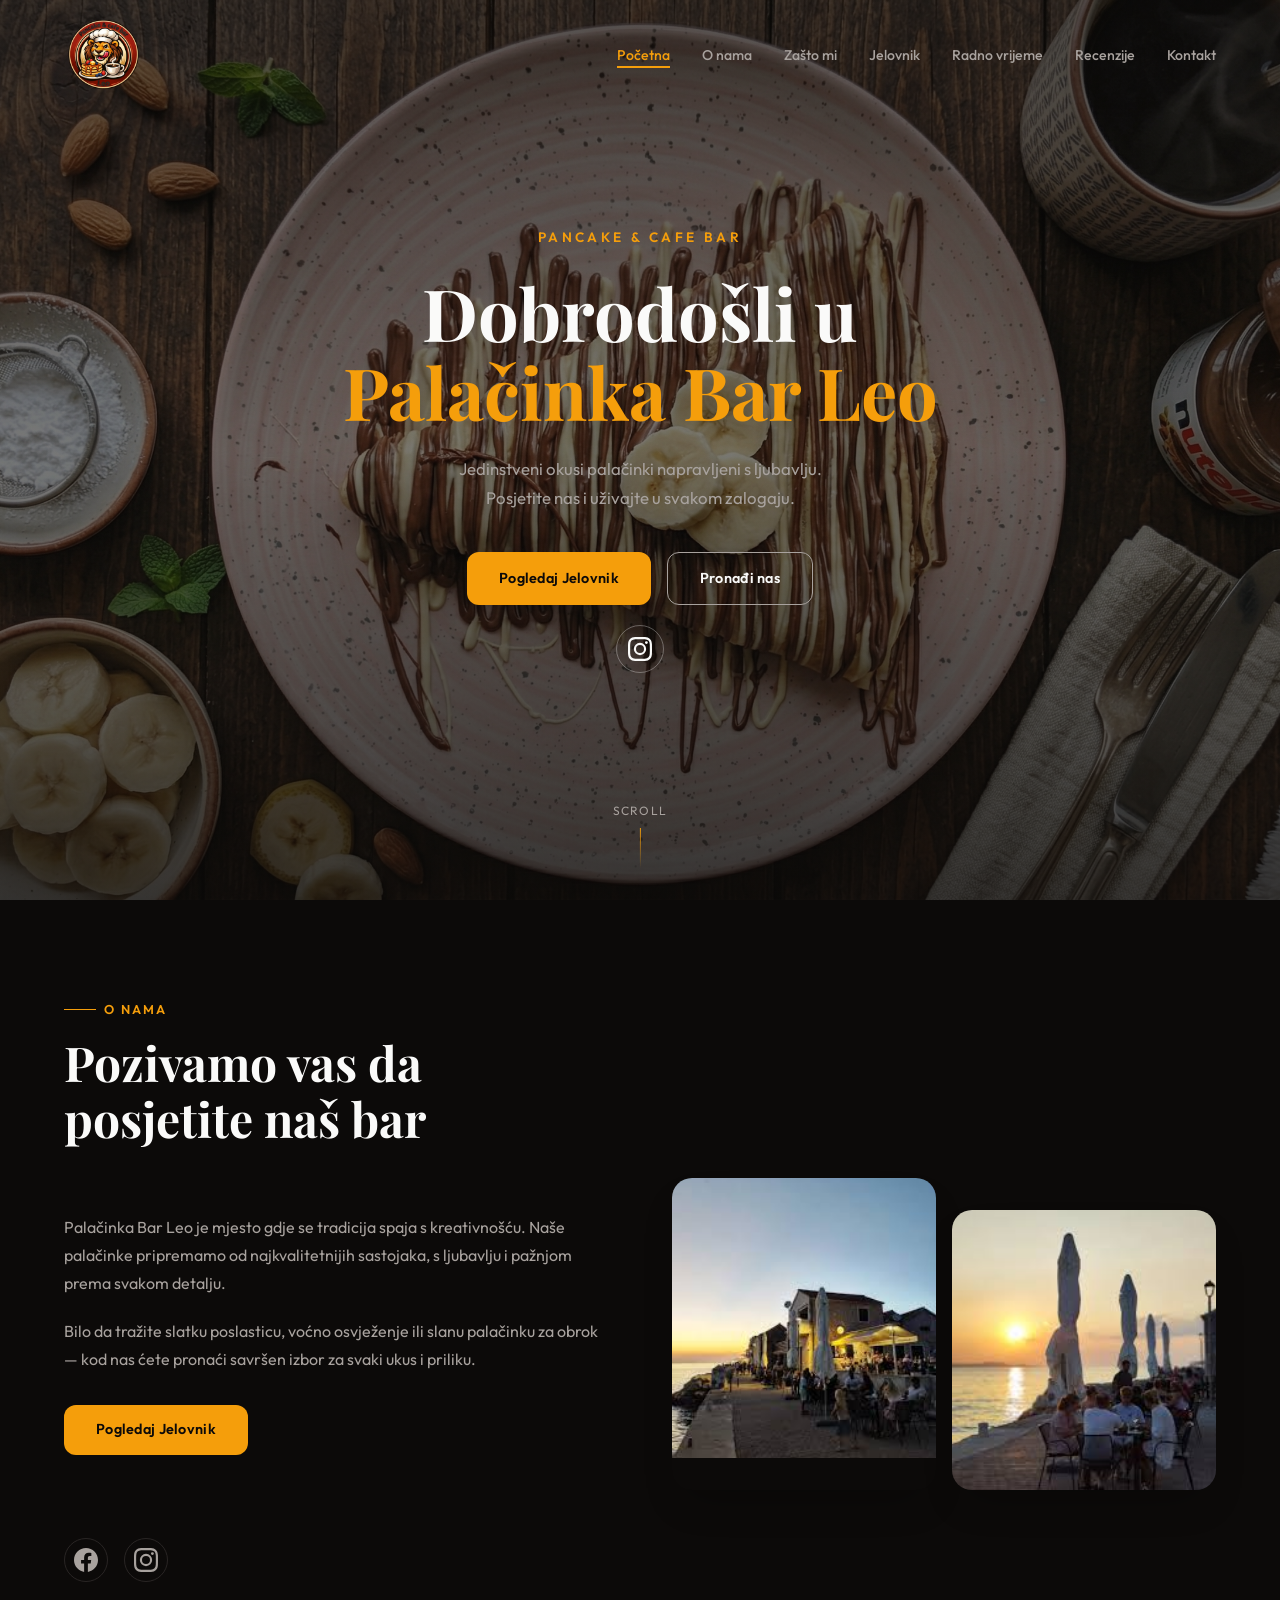
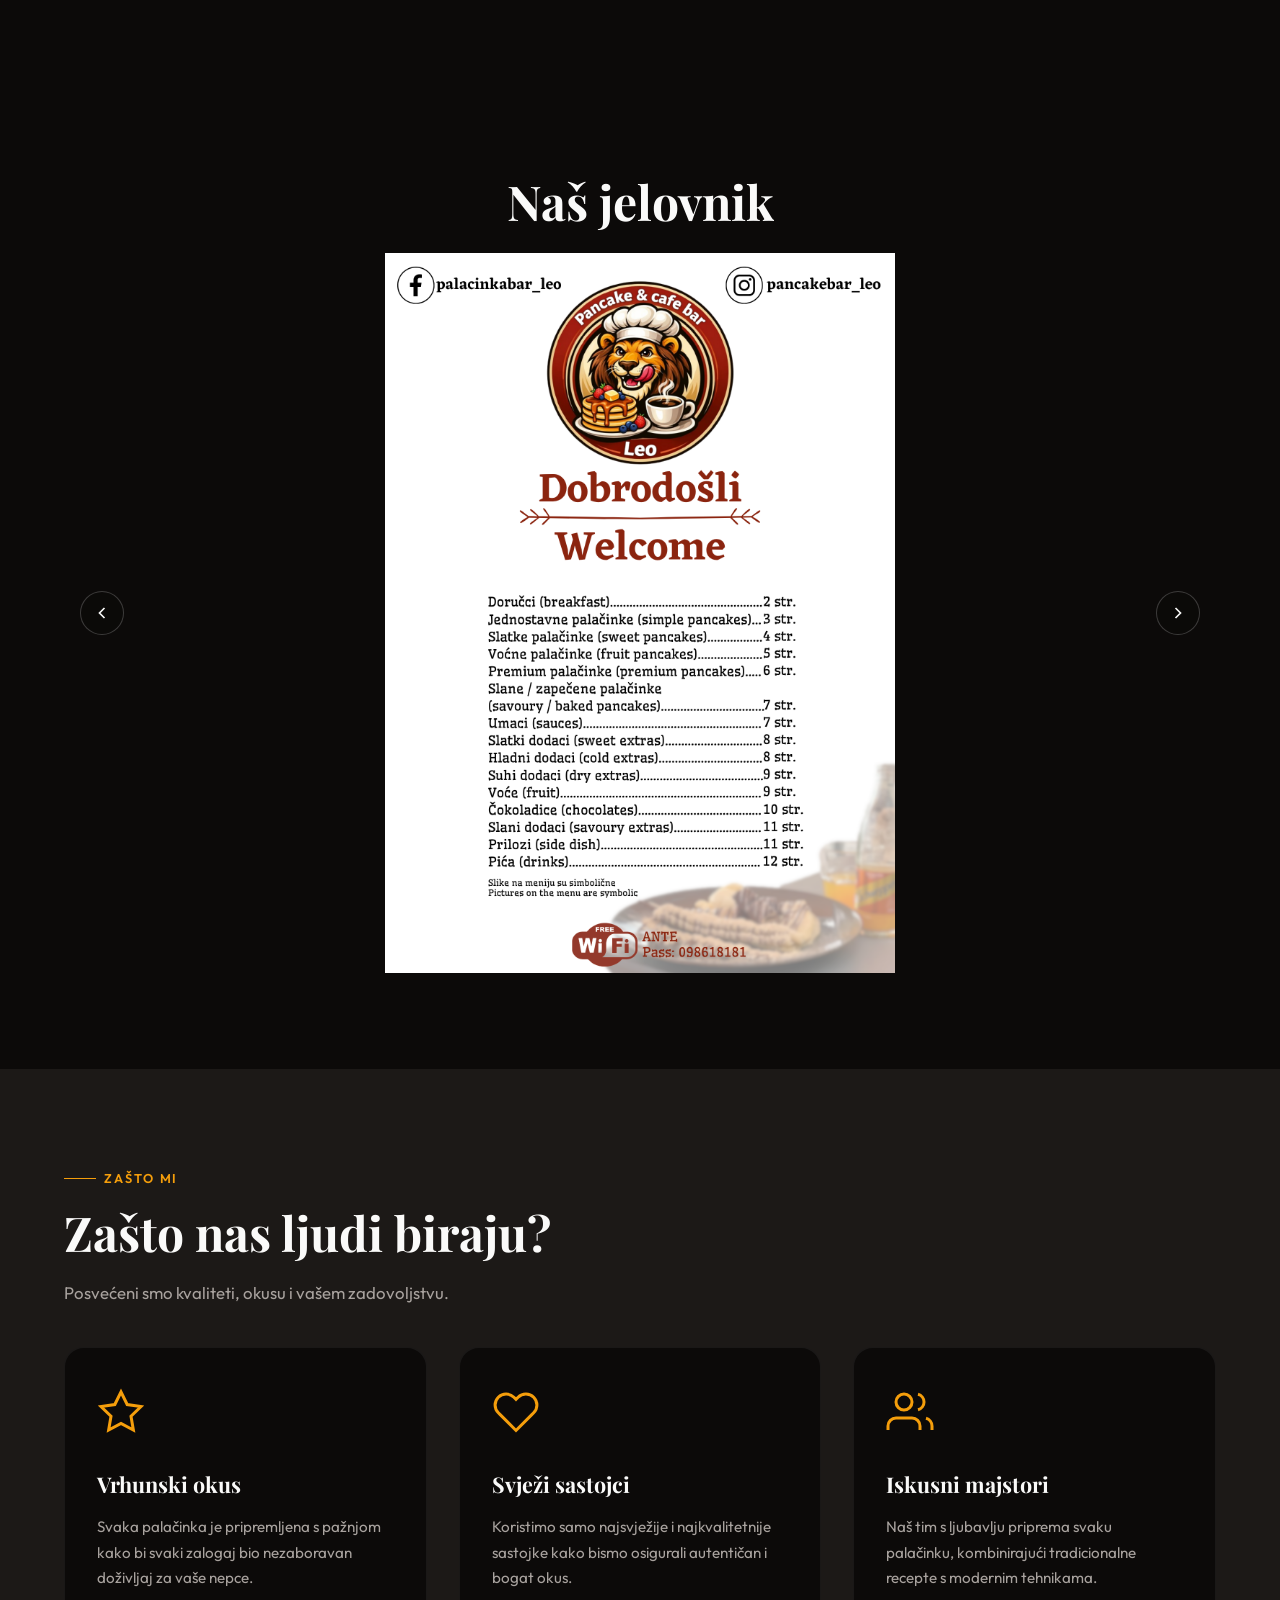
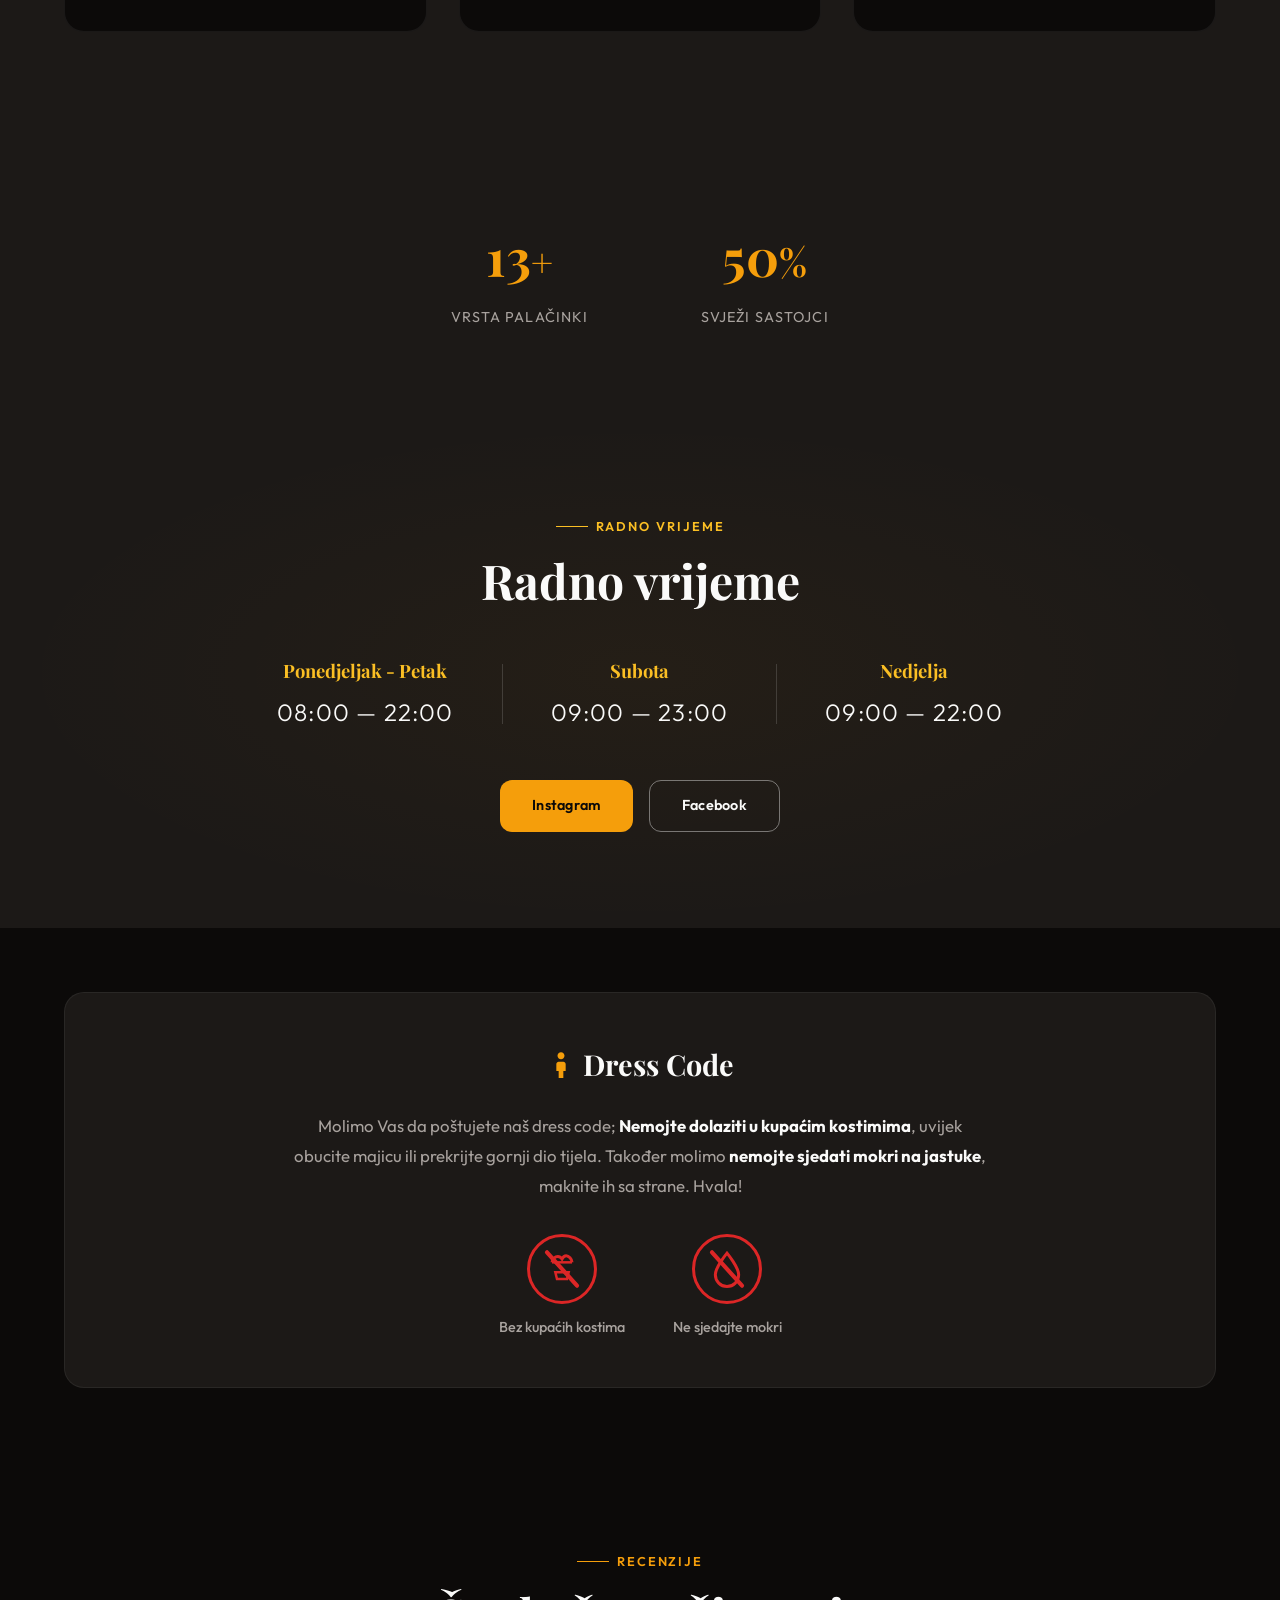
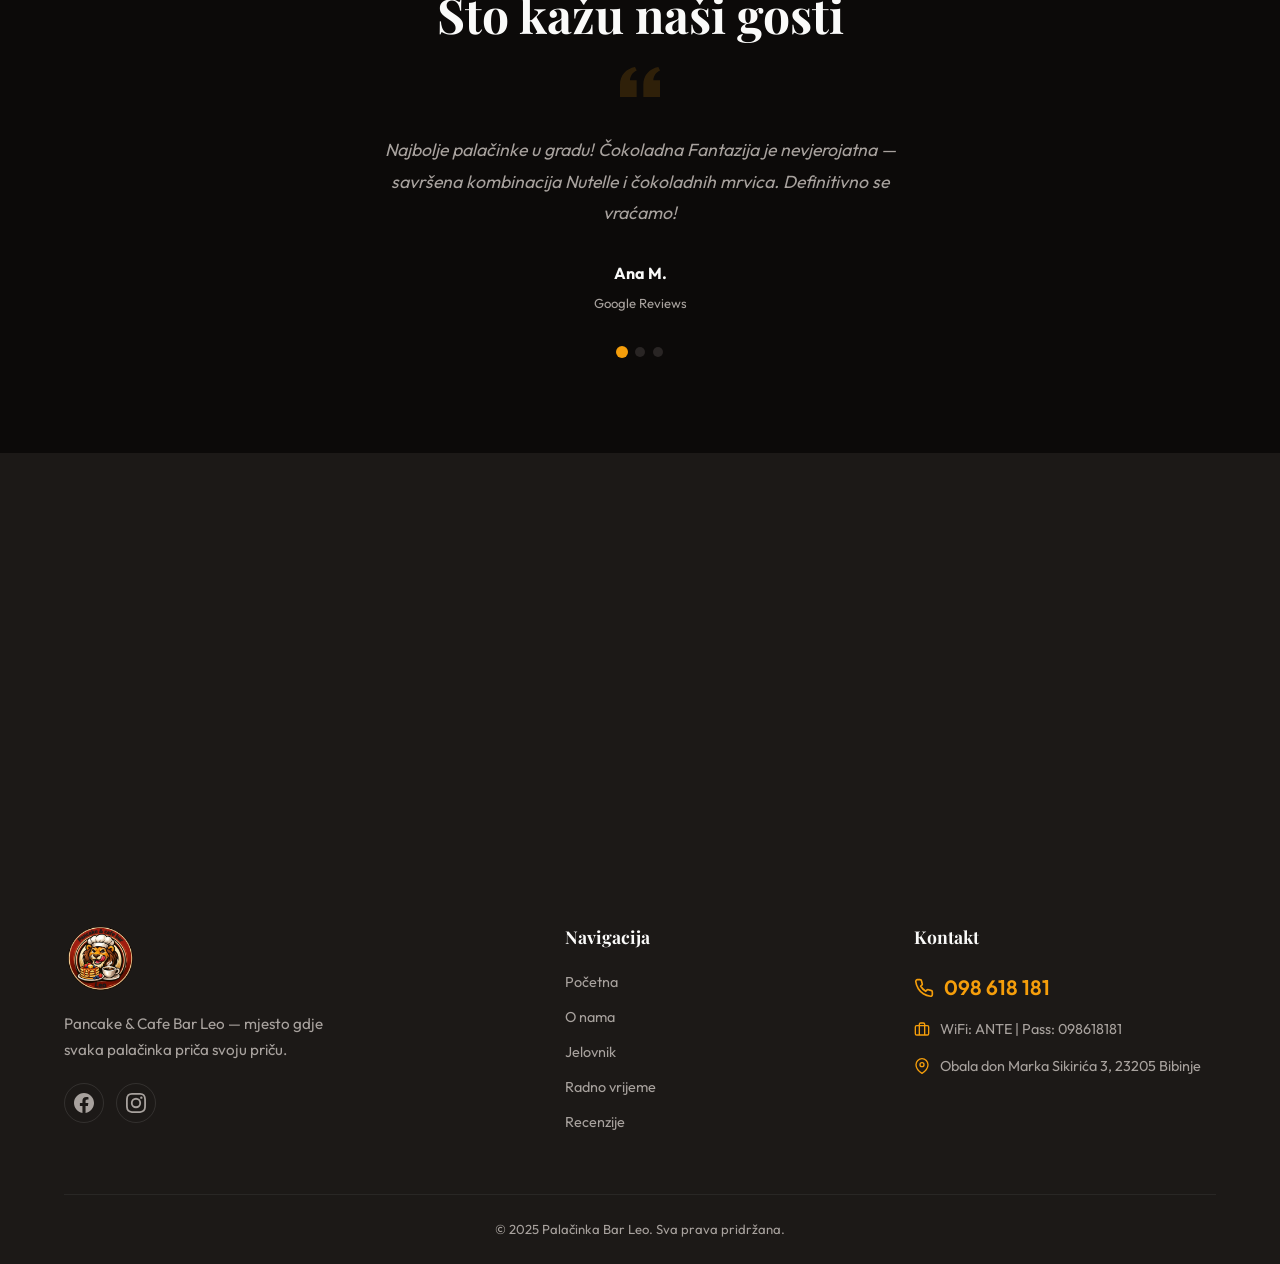
==== commit bce9b756: "Add separate QR menu page, move menu below O nama, add Instagram to hero - Created menu.html: standa" ====
--- a/index.html
+++ b/index.html
@@ -46,6 +46,11 @@
                 <a href="#menu" class="btn btn-primary">Pogledaj Jelovnik</a>
                 <a href="#contact" class="btn btn-outline">Pronađi nas</a>
             </div>
+            <div class="hero-social">
+                <a href="https://www.instagram.com/pancakebar_leo" target="_blank" rel="noopener" class="hero-instagram" aria-label="Instagram">
+                    <svg width="24" height="24" viewBox="0 0 24 24" fill="currentColor"><path d="M12 2.163c3.204 0 3.584.012 4.85.07 3.252.148 4.771 1.691 4.919 4.919.058 1.265.069 1.645.069 4.849 0 3.205-.012 3.584-.069 4.849-.149 3.225-1.664 4.771-4.919 4.919-1.266.058-1.644.07-4.85.07-3.204 0-3.584-.012-4.849-.07-3.26-.149-4.771-1.699-4.919-4.92-.058-1.265-.07-1.644-.07-4.849 0-3.204.013-3.583.07-4.849.149-3.227 1.664-4.771 4.919-4.919 1.266-.057 1.645-.069 4.849-.069zM12 0C8.741 0 8.333.014 7.053.072 2.695.272.273 2.69.073 7.052.014 8.333 0 8.741 0 12c0 3.259.014 3.668.072 4.948.2 4.358 2.618 6.78 6.98 6.98C8.333 23.986 8.741 24 12 24c3.259 0 3.668-.014 4.948-.072 4.354-.2 6.782-2.618 6.979-6.98.059-1.28.073-1.689.073-4.948 0-3.259-.014-3.667-.072-4.947-.196-4.354-2.617-6.78-6.979-6.98C15.668.014 15.259 0 12 0zm0 5.838a6.162 6.162 0 100 12.324 6.162 6.162 0 000-12.324zM12 16a4 4 0 110-8 4 4 0 010 8zm6.406-11.845a1.44 1.44 0 100 2.881 1.44 1.44 0 000-2.881z"/></svg>
+                </a>
+            </div>
         </div>
         <div class="hero-scroll">
             <span>Scroll</span>
@@ -80,54 +85,6 @@
                 <a href="https://www.instagram.com/pancakebar_leo" target="_blank" rel="noopener" class="social-link" aria-label="Instagram">
                     <svg width="24" height="24" viewBox="0 0 24 24" fill="currentColor"><path d="M12 2.163c3.204 0 3.584.012 4.85.07 3.252.148 4.771 1.691 4.919 4.919.058 1.265.069 1.645.069 4.849 0 3.205-.012 3.584-.069 4.849-.149 3.225-1.664 4.771-4.919 4.919-1.266.058-1.644.07-4.85.07-3.204 0-3.584-.012-4.849-.07-3.26-.149-4.771-1.699-4.919-4.92-.058-1.265-.07-1.644-.07-4.849 0-3.204.013-3.583.07-4.849.149-3.227 1.664-4.771 4.919-4.919 1.266-.057 1.645-.069 4.849-.069zM12 0C8.741 0 8.333.014 7.053.072 2.695.272.273 2.69.073 7.052.014 8.333 0 8.741 0 12c0 3.259.014 3.668.072 4.948.2 4.358 2.618 6.78 6.98 6.98C8.333 23.986 8.741 24 12 24c3.259 0 3.668-.014 4.948-.072 4.354-.2 6.782-2.618 6.979-6.98.059-1.28.073-1.689.073-4.948 0-3.259-.014-3.667-.072-4.947-.196-4.354-2.617-6.78-6.979-6.98C15.668.014 15.259 0 12 0zm0 5.838a6.162 6.162 0 100 12.324 6.162 6.162 0 000-12.324zM12 16a4 4 0 110-8 4 4 0 010 8zm6.406-11.845a1.44 1.44 0 100 2.881 1.44 1.44 0 000-2.881z"/></svg>
                 </a>
-            </div>
-        </div>
-    </section>
-
-    <!-- Features Section -->
-    <section class="features section" id="features">
-        <div class="container">
-            <span class="section-tag">Zašto mi</span>
-            <h2 class="section-title">Zašto nas ljudi biraju?</h2>
-            <p class="section-desc">Posvećeni smo kvaliteti, okusu i vašem zadovoljstvu.</p>
-            <div class="features-grid">
-                <div class="feature-card">
-                    <div class="feature-icon">
-                        <svg width="48" height="48" viewBox="0 0 24 24" fill="none" stroke="currentColor" stroke-width="1.5"><path d="M12 2L15.09 8.26L22 9.27L17 14.14L18.18 21.02L12 17.77L5.82 21.02L7 14.14L2 9.27L8.91 8.26L12 2Z"/></svg>
-                    </div>
-                    <h3>Vrhunski okus</h3>
-                    <p>Svaka palačinka je pripremljena s pažnjom kako bi svaki zalogaj bio nezaboravan doživljaj za vaše nepce.</p>
-                </div>
-                <div class="feature-card">
-                    <div class="feature-icon">
-                        <svg width="48" height="48" viewBox="0 0 24 24" fill="none" stroke="currentColor" stroke-width="1.5"><path d="M20.84 4.61a5.5 5.5 0 00-7.78 0L12 5.67l-1.06-1.06a5.5 5.5 0 00-7.78 7.78l1.06 1.06L12 21.23l7.78-7.78 1.06-1.06a5.5 5.5 0 000-7.78z"/></svg>
-                    </div>
-                    <h3>Svježi sastojci</h3>
-                    <p>Koristimo samo najsvježije i najkvalitetnije sastojke kako bismo osigurali autentičan i bogat okus.</p>
-                </div>
-                <div class="feature-card">
-                    <div class="feature-icon">
-                        <svg width="48" height="48" viewBox="0 0 24 24" fill="none" stroke="currentColor" stroke-width="1.5"><path d="M17 21v-2a4 4 0 00-4-4H5a4 4 0 00-4 4v2"/><circle cx="9" cy="7" r="4"/><path d="M23 21v-2a4 4 0 00-3-3.87"/><path d="M16 3.13a4 4 0 010 7.75"/></svg>
-                    </div>
-                    <h3>Iskusni majstori</h3>
-                    <p>Naš tim s ljubavlju priprema svaku palačinku, kombinirajući tradicionalne recepte s modernim tehnikama.</p>
-                </div>
-            </div>
-        </div>
-    </section>
-
-    <!-- Stats Section -->
-    <section class="stats section">
-        <div class="container">
-            <div class="stats-grid">
-                <div class="stat-item">
-                    <span class="stat-number" data-target="25">0</span><span class="stat-suffix">+</span>
-                    <span class="stat-label">Vrsta palačinki</span>
-                </div>
-                <div class="stat-item">
-                    <span class="stat-number" data-target="100">0</span><span class="stat-suffix">%</span>
-                    <span class="stat-label">Svježi sastojci</span>
-                </div>
             </div>
         </div>
     </section>
@@ -166,6 +123,54 @@
                     <button class="gallery-btn" id="galleryNext" aria-label="Next">
                         <svg width="20" height="20" viewBox="0 0 24 24" fill="none" stroke="currentColor" stroke-width="2"><path d="M9 18l6-6-6-6"/></svg>
                     </button>
+                </div>
+            </div>
+        </div>
+    </section>
+
+    <!-- Features Section -->
+    <section class="features section" id="features">
+        <div class="container">
+            <span class="section-tag">Zašto mi</span>
+            <h2 class="section-title">Zašto nas ljudi biraju?</h2>
+            <p class="section-desc">Posvećeni smo kvaliteti, okusu i vašem zadovoljstvu.</p>
+            <div class="features-grid">
+                <div class="feature-card">
+                    <div class="feature-icon">
+                        <svg width="48" height="48" viewBox="0 0 24 24" fill="none" stroke="currentColor" stroke-width="1.5"><path d="M12 2L15.09 8.26L22 9.27L17 14.14L18.18 21.02L12 17.77L5.82 21.02L7 14.14L2 9.27L8.91 8.26L12 2Z"/></svg>
+                    </div>
+                    <h3>Vrhunski okus</h3>
+                    <p>Svaka palačinka je pripremljena s pažnjom kako bi svaki zalogaj bio nezaboravan doživljaj za vaše nepce.</p>
+                </div>
+                <div class="feature-card">
+                    <div class="feature-icon">
+                        <svg width="48" height="48" viewBox="0 0 24 24" fill="none" stroke="currentColor" stroke-width="1.5"><path d="M20.84 4.61a5.5 5.5 0 00-7.78 0L12 5.67l-1.06-1.06a5.5 5.5 0 00-7.78 7.78l1.06 1.06L12 21.23l7.78-7.78 1.06-1.06a5.5 5.5 0 000-7.78z"/></svg>
+                    </div>
+                    <h3>Svježi sastojci</h3>
+                    <p>Koristimo samo najsvježije i najkvalitetnije sastojke kako bismo osigurali autentičan i bogat okus.</p>
+                </div>
+                <div class="feature-card">
+                    <div class="feature-icon">
+                        <svg width="48" height="48" viewBox="0 0 24 24" fill="none" stroke="currentColor" stroke-width="1.5"><path d="M17 21v-2a4 4 0 00-4-4H5a4 4 0 00-4 4v2"/><circle cx="9" cy="7" r="4"/><path d="M23 21v-2a4 4 0 00-3-3.87"/><path d="M16 3.13a4 4 0 010 7.75"/></svg>
+                    </div>
+                    <h3>Iskusni majstori</h3>
+                    <p>Naš tim s ljubavlju priprema svaku palačinku, kombinirajući tradicionalne recepte s modernim tehnikama.</p>
+                </div>
+            </div>
+        </div>
+    </section>
+
+    <!-- Stats Section -->
+    <section class="stats section">
+        <div class="container">
+            <div class="stats-grid">
+                <div class="stat-item">
+                    <span class="stat-number" data-target="25">0</span><span class="stat-suffix">+</span>
+                    <span class="stat-label">Vrsta palačinki</span>
+                </div>
+                <div class="stat-item">
+                    <span class="stat-number" data-target="100">0</span><span class="stat-suffix">%</span>
+                    <span class="stat-label">Svježi sastojci</span>
                 </div>
             </div>
         </div>
--- a/styles.css
+++ b/styles.css
@@ -338,6 +338,29 @@
     flex-wrap: wrap;
 }
 
+.hero-social {
+    display: flex;
+    justify-content: center;
+    margin-top: 1.25rem;
+}
+
+.hero-instagram {
+    display: flex;
+    align-items: center;
+    justify-content: center;
+    width: 48px;
+    height: 48px;
+    border: 1.5px solid rgba(255, 255, 255, 0.3);
+    border-radius: 50%;
+    color: var(--color-white);
+    transition: border-color var(--transition), background var(--transition);
+}
+
+.hero-instagram:hover {
+    border-color: var(--color-accent);
+    background: rgba(245, 158, 11, 0.15);
+}
+
 .hero-scroll {
     position: absolute;
     bottom: 2rem;
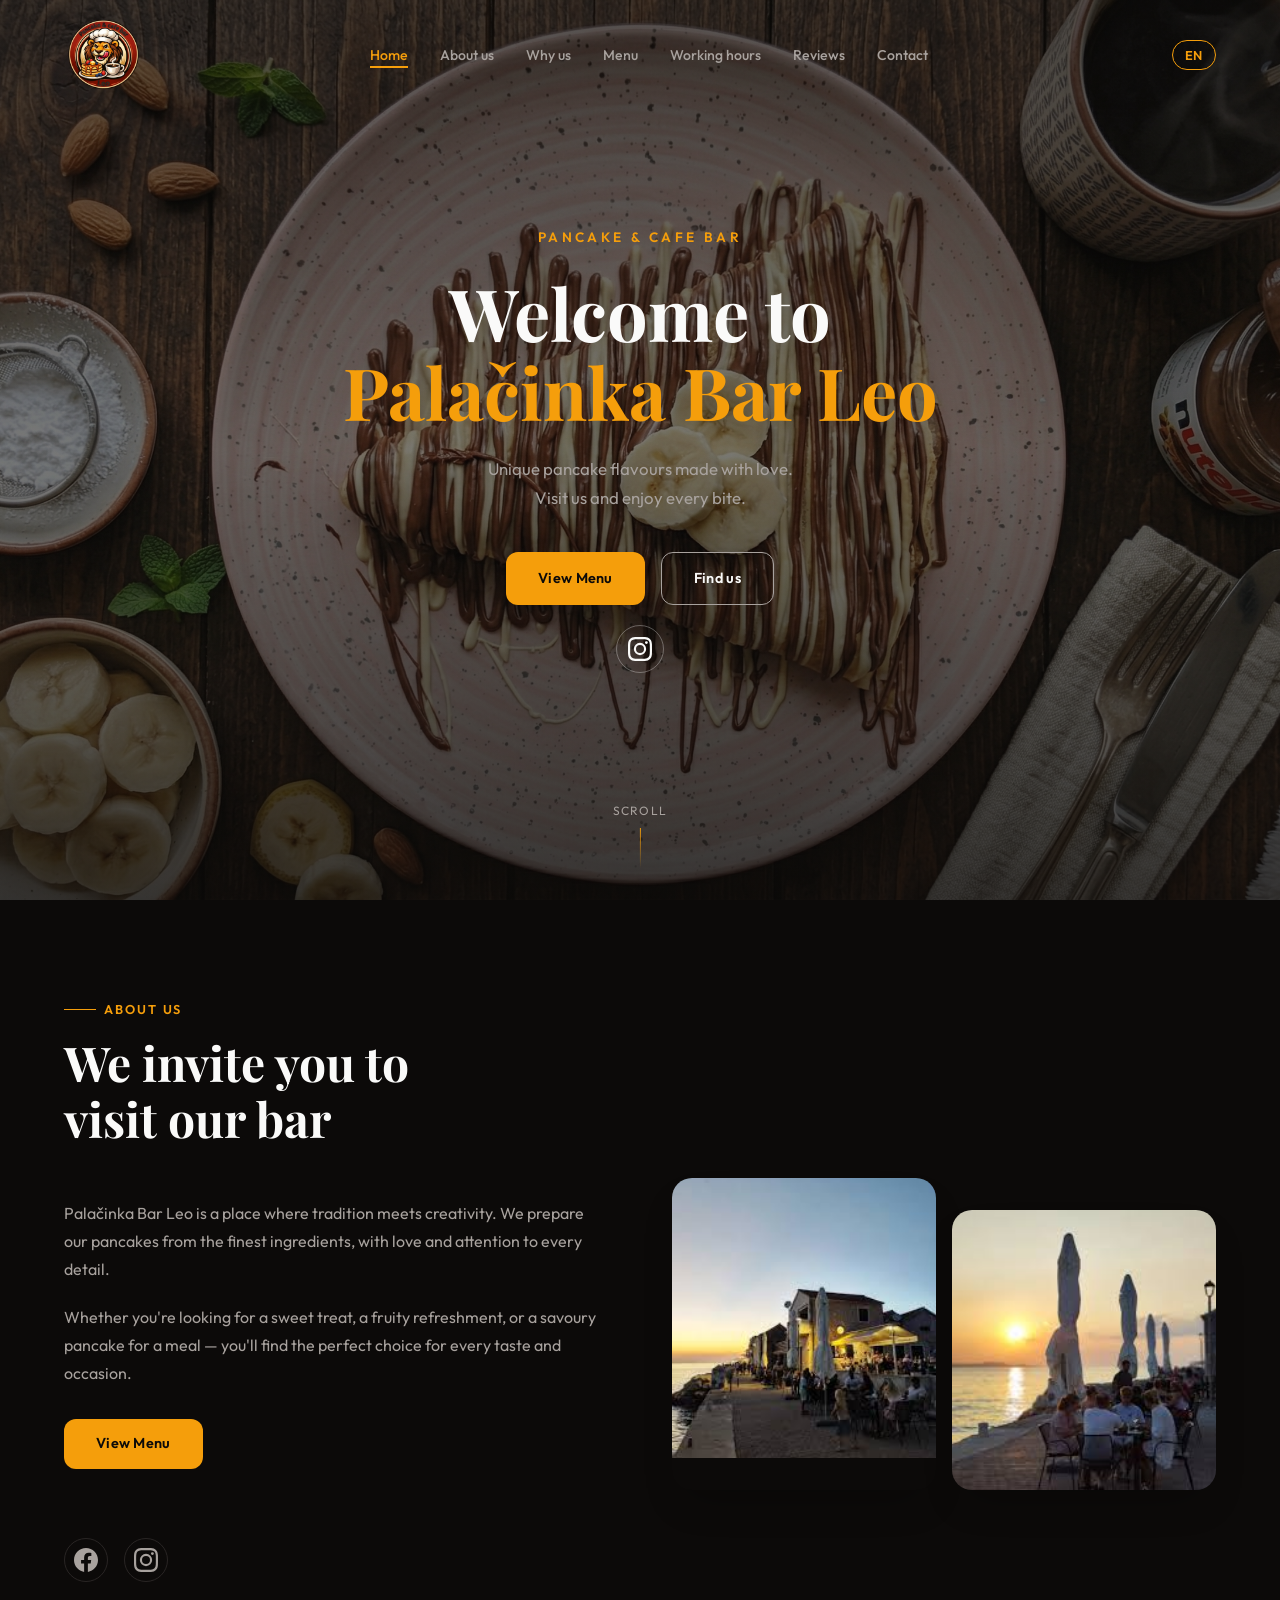
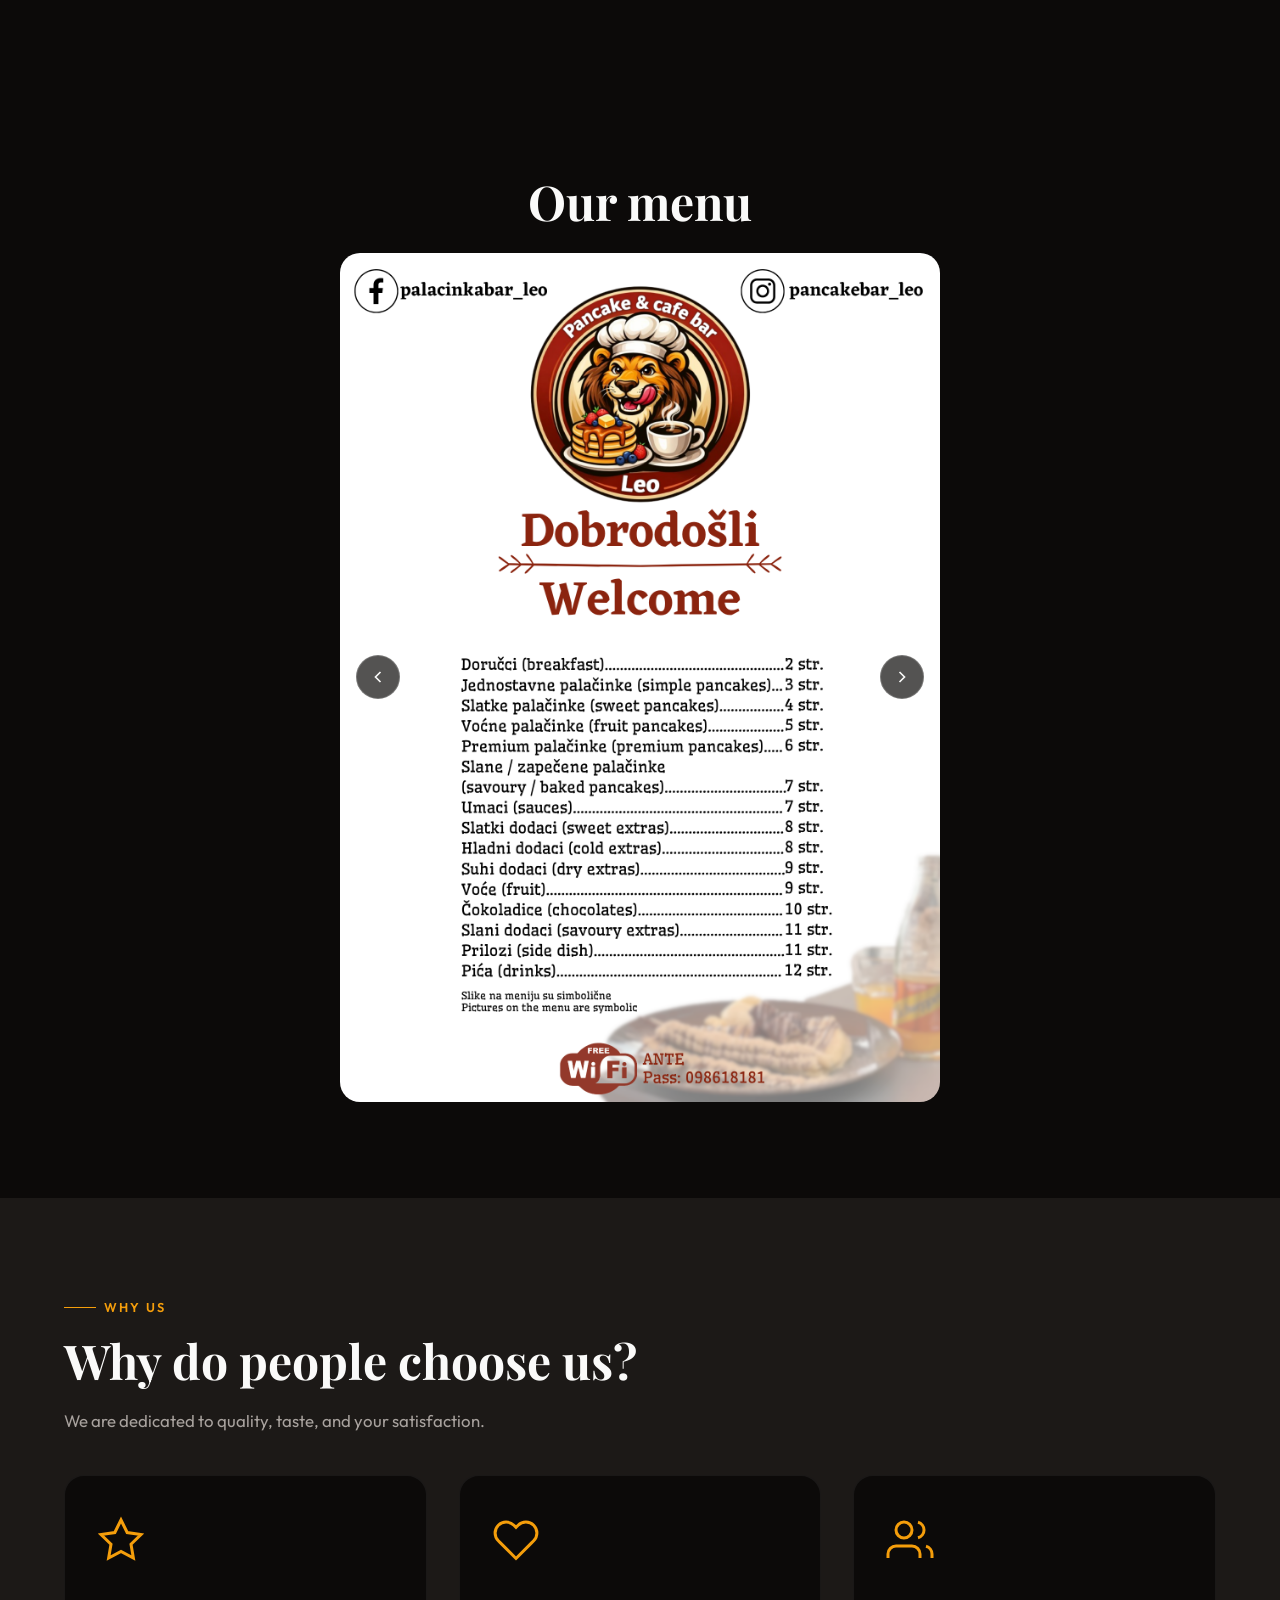
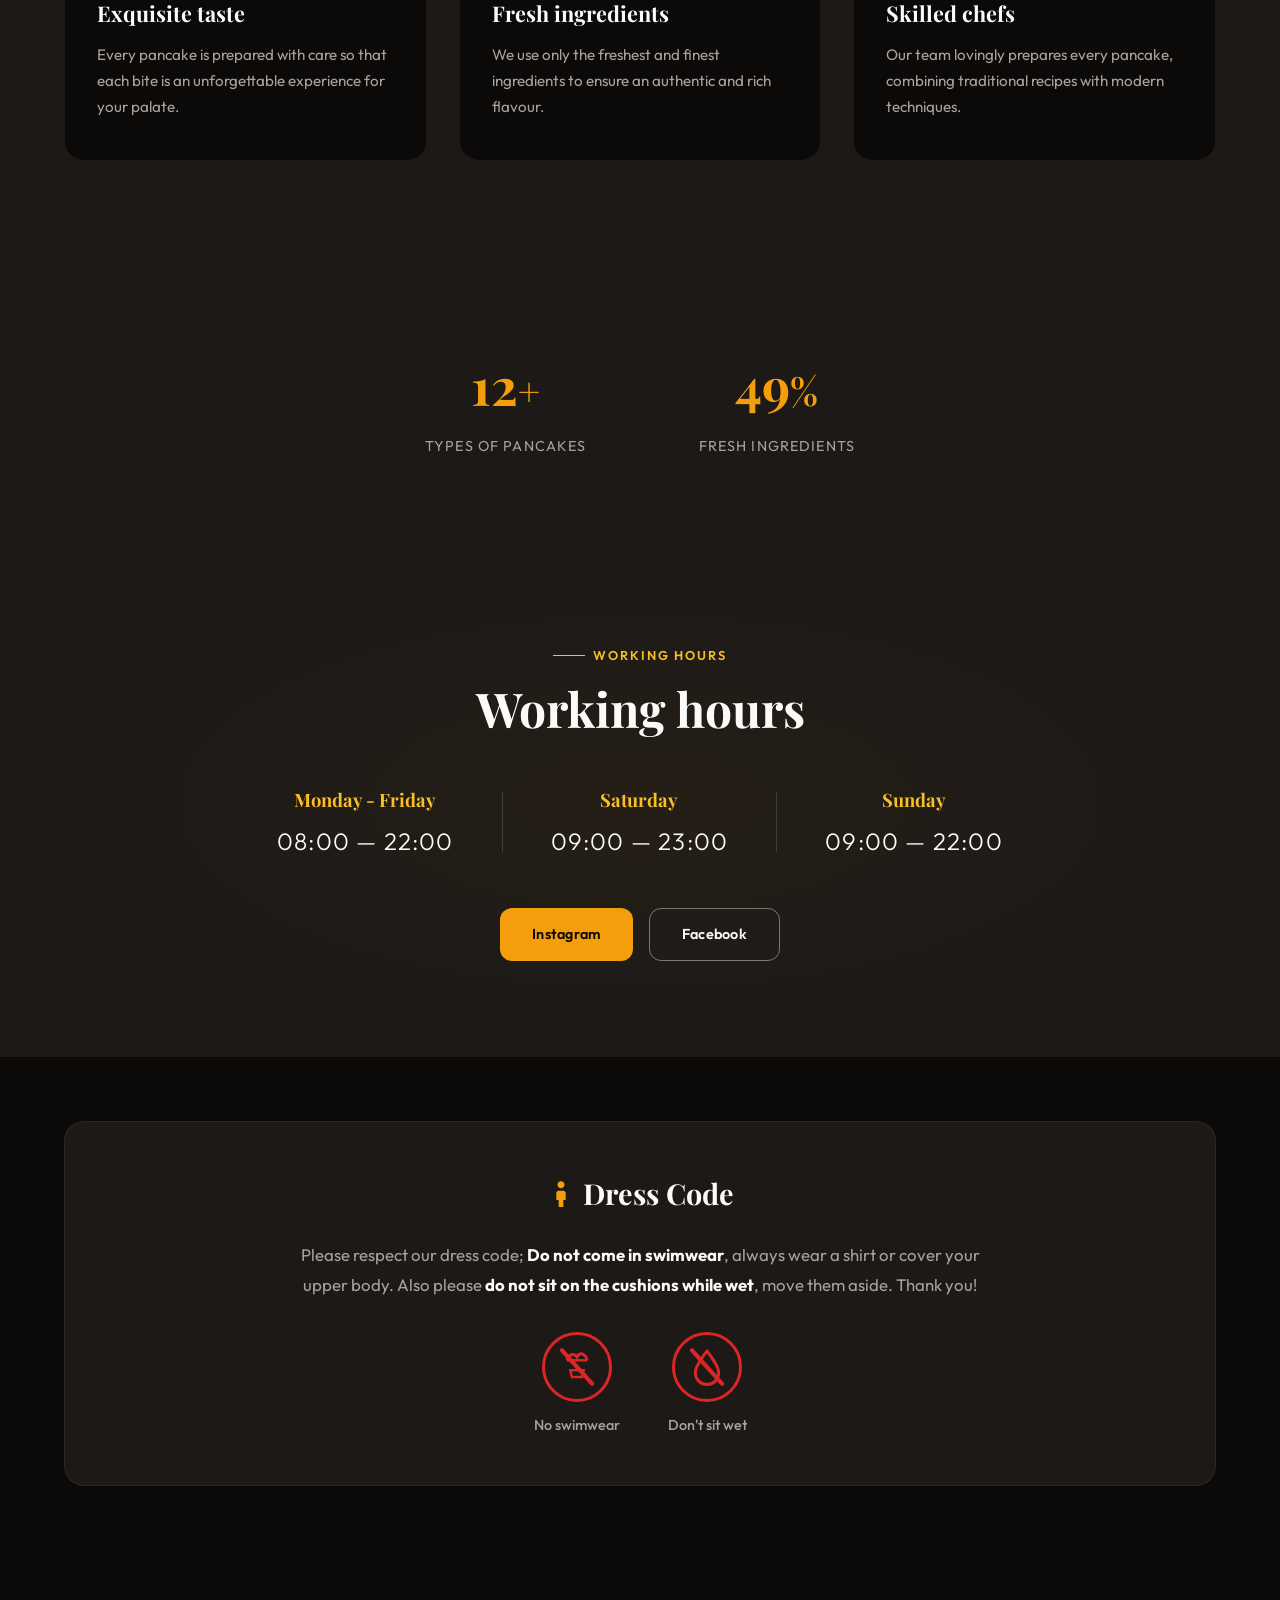
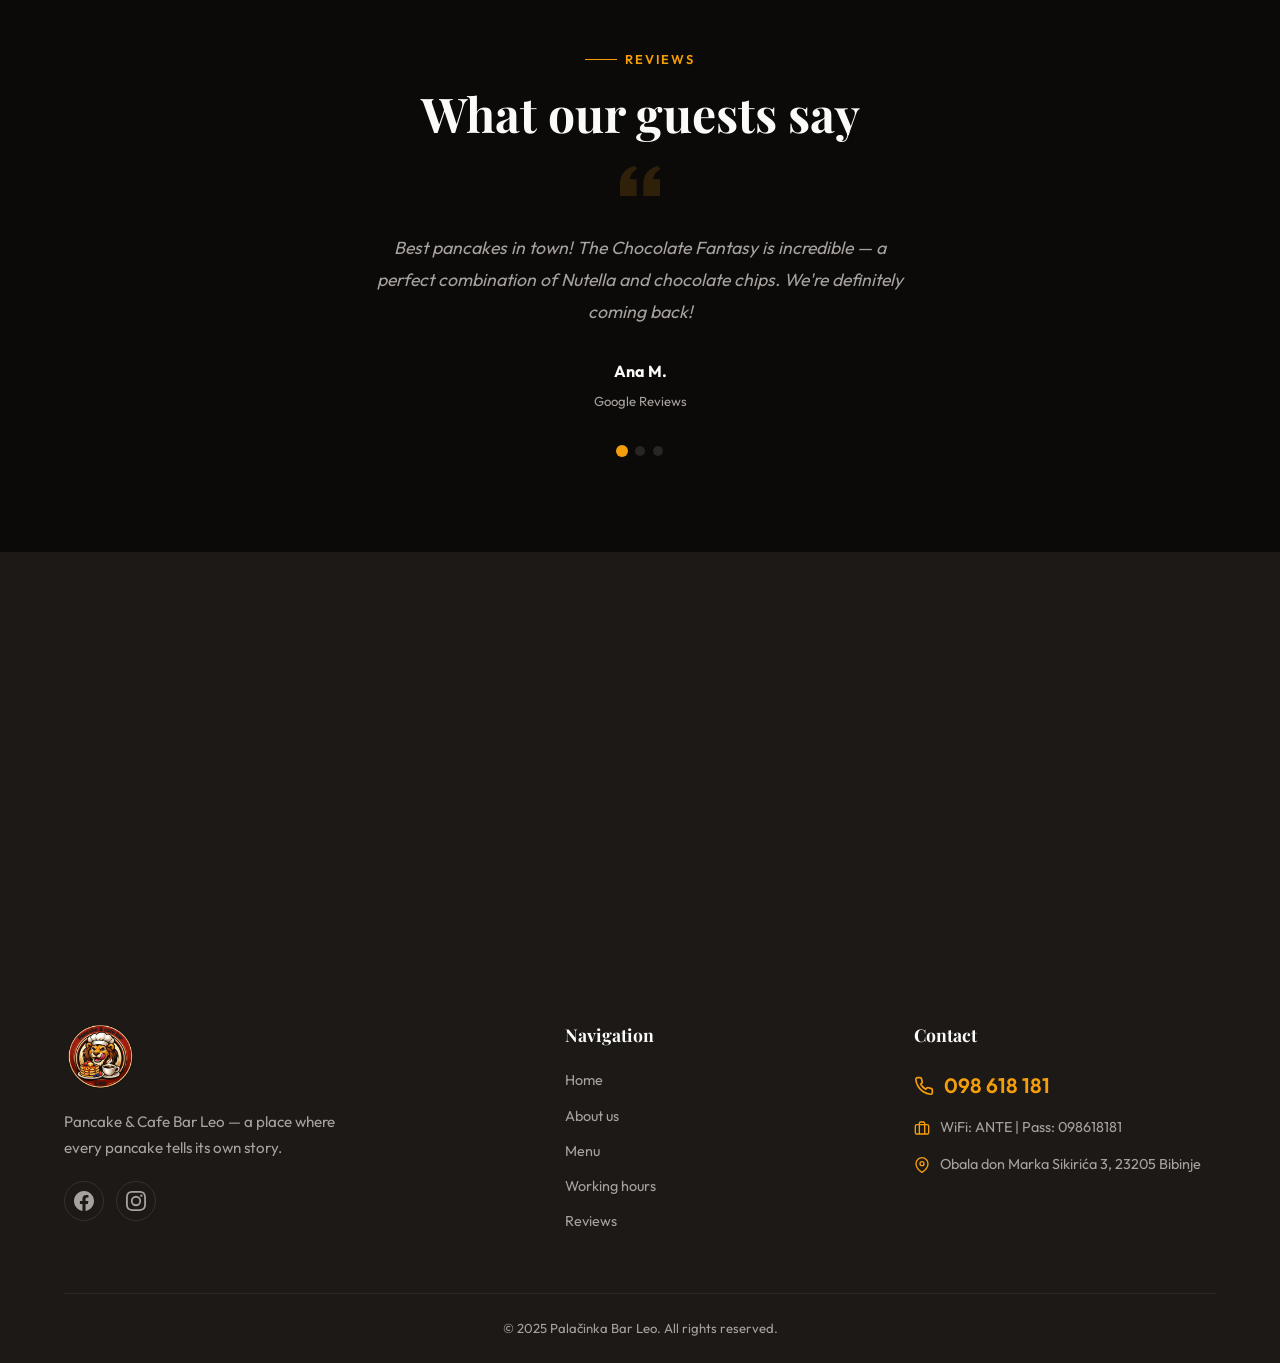
==== commit e2f8670c: "Add auto language detection (HR/EN) and cap desktop menu gallery width - Auto-detect browser languag" ====
--- a/index.html
+++ b/index.html
@@ -24,14 +24,15 @@
                 <span></span>
             </button>
             <ul class="nav-links" id="navLinks">
-                <li><a href="#hero">Početna</a></li>
-                <li><a href="#about">O nama</a></li>
-                <li><a href="#features">Zašto mi</a></li>
-                <li><a href="#menu">Jelovnik</a></li>
-                <li><a href="#hours">Radno vrijeme</a></li>
-                <li><a href="#testimonials">Recenzije</a></li>
-                <li><a href="#contact">Kontakt</a></li>
+                <li><a href="#hero" data-i18n="nav_home">Početna</a></li>
+                <li><a href="#about" data-i18n="nav_about">O nama</a></li>
+                <li><a href="#features" data-i18n="nav_why">Zašto mi</a></li>
+                <li><a href="#menu" data-i18n="nav_menu">Jelovnik</a></li>
+                <li><a href="#hours" data-i18n="nav_hours">Radno vrijeme</a></li>
+                <li><a href="#testimonials" data-i18n="nav_reviews">Recenzije</a></li>
+                <li><a href="#contact" data-i18n="nav_contact">Kontakt</a></li>
             </ul>
+            <button class="lang-toggle" id="langToggle" aria-label="Switch language">HR</button>
         </div>
     </nav>
 
@@ -40,11 +41,11 @@
         <div class="hero-overlay"></div>
         <div class="hero-content">
             <p class="hero-subtitle">Pancake & Cafe Bar</p>
-            <h1 class="hero-title">Dobrodošli u<br><span>Palačinka Bar Leo</span></h1>
-            <p class="hero-desc">Jedinstveni okusi palačinki napravljeni s ljubavlju.<br>Posjetite nas i uživajte u svakom zalogaju.</p>
+            <h1 class="hero-title" data-i18n="hero_title_html">Dobrodošli u<br><span>Palačinka Bar Leo</span></h1>
+            <p class="hero-desc" data-i18n="hero_desc_html">Jedinstveni okusi palačinki napravljeni s ljubavlju.<br>Posjetite nas i uživajte u svakom zalogaju.</p>
             <div class="hero-buttons">
-                <a href="#menu" class="btn btn-primary">Pogledaj Jelovnik</a>
-                <a href="#contact" class="btn btn-outline">Pronađi nas</a>
+                <a href="#menu" class="btn btn-primary" data-i18n="hero_btn_menu">Pogledaj Jelovnik</a>
+                <a href="#contact" class="btn btn-outline" data-i18n="hero_btn_find">Pronađi nas</a>
             </div>
             <div class="hero-social">
                 <a href="https://www.instagram.com/pancakebar_leo" target="_blank" rel="noopener" class="hero-instagram" aria-label="Instagram">
@@ -61,13 +62,13 @@
     <!-- About Section -->
     <section class="about section" id="about">
         <div class="container">
-            <span class="section-tag">O nama</span>
-            <h2 class="section-title">Pozivamo vas da<br>posjetite naš bar</h2>
+            <span class="section-tag" data-i18n="about_tag">O nama</span>
+            <h2 class="section-title" data-i18n="about_title_html">Pozivamo vas da<br>posjetite naš bar</h2>
             <div class="about-grid">
                 <div class="about-text">
-                    <p>Palačinka Bar Leo je mjesto gdje se tradicija spaja s kreativnošću. Naše palačinke pripremamo od najkvalitetnijih sastojaka, s ljubavlju i pažnjom prema svakom detalju.</p>
-                    <p>Bilo da tražite slatku poslasticu, voćno osvježenje ili slanu palačinku za obrok — kod nas ćete pronaći savršen izbor za svaki ukus i priliku.</p>
-                    <a href="#menu" class="btn btn-primary">Pogledaj Jelovnik</a>
+                    <p data-i18n="about_p1">Palačinka Bar Leo je mjesto gdje se tradicija spaja s kreativnošću. Naše palačinke pripremamo od najkvalitetnijih sastojaka, s ljubavlju i pažnjom prema svakom detalju.</p>
+                    <p data-i18n="about_p2">Bilo da tražite slatku poslasticu, voćno osvježenje ili slanu palačinku za obrok — kod nas ćete pronaći savršen izbor za svaki ukus i priliku.</p>
+                    <a href="#menu" class="btn btn-primary" data-i18n="hero_btn_menu">Pogledaj Jelovnik</a>
                 </div>
                 <div class="about-images">
                     <div class="about-img-wrapper">
@@ -92,7 +93,7 @@
     <!-- Menu Section -->
     <section class="menu-section section" id="menu">
         <div class="container">
-            <h2 class="section-title" style="text-align: center;">Naš jelovnik</h2>
+            <h2 class="section-title" style="text-align: center;" data-i18n="menu_title">Naš jelovnik</h2>
 
             <!-- Menu Gallery -->
             <div class="menu-gallery">
@@ -131,30 +132,30 @@
     <!-- Features Section -->
     <section class="features section" id="features">
         <div class="container">
-            <span class="section-tag">Zašto mi</span>
-            <h2 class="section-title">Zašto nas ljudi biraju?</h2>
-            <p class="section-desc">Posvećeni smo kvaliteti, okusu i vašem zadovoljstvu.</p>
+            <span class="section-tag" data-i18n="features_tag">Zašto mi</span>
+            <h2 class="section-title" data-i18n="features_title">Zašto nas ljudi biraju?</h2>
+            <p class="section-desc" data-i18n="features_desc">Posvećeni smo kvaliteti, okusu i vašem zadovoljstvu.</p>
             <div class="features-grid">
                 <div class="feature-card">
                     <div class="feature-icon">
                         <svg width="48" height="48" viewBox="0 0 24 24" fill="none" stroke="currentColor" stroke-width="1.5"><path d="M12 2L15.09 8.26L22 9.27L17 14.14L18.18 21.02L12 17.77L5.82 21.02L7 14.14L2 9.27L8.91 8.26L12 2Z"/></svg>
                     </div>
-                    <h3>Vrhunski okus</h3>
-                    <p>Svaka palačinka je pripremljena s pažnjom kako bi svaki zalogaj bio nezaboravan doživljaj za vaše nepce.</p>
+                    <h3 data-i18n="feature1_title">Vrhunski okus</h3>
+                    <p data-i18n="feature1_desc">Svaka palačinka je pripremljena s pažnjom kako bi svaki zalogaj bio nezaboravan doživljaj za vaše nepce.</p>
                 </div>
                 <div class="feature-card">
                     <div class="feature-icon">
                         <svg width="48" height="48" viewBox="0 0 24 24" fill="none" stroke="currentColor" stroke-width="1.5"><path d="M20.84 4.61a5.5 5.5 0 00-7.78 0L12 5.67l-1.06-1.06a5.5 5.5 0 00-7.78 7.78l1.06 1.06L12 21.23l7.78-7.78 1.06-1.06a5.5 5.5 0 000-7.78z"/></svg>
                     </div>
-                    <h3>Svježi sastojci</h3>
-                    <p>Koristimo samo najsvježije i najkvalitetnije sastojke kako bismo osigurali autentičan i bogat okus.</p>
+                    <h3 data-i18n="feature2_title">Svježi sastojci</h3>
+                    <p data-i18n="feature2_desc">Koristimo samo najsvježije i najkvalitetnije sastojke kako bismo osigurali autentičan i bogat okus.</p>
                 </div>
                 <div class="feature-card">
                     <div class="feature-icon">
                         <svg width="48" height="48" viewBox="0 0 24 24" fill="none" stroke="currentColor" stroke-width="1.5"><path d="M17 21v-2a4 4 0 00-4-4H5a4 4 0 00-4 4v2"/><circle cx="9" cy="7" r="4"/><path d="M23 21v-2a4 4 0 00-3-3.87"/><path d="M16 3.13a4 4 0 010 7.75"/></svg>
                     </div>
-                    <h3>Iskusni majstori</h3>
-                    <p>Naš tim s ljubavlju priprema svaku palačinku, kombinirajući tradicionalne recepte s modernim tehnikama.</p>
+                    <h3 data-i18n="feature3_title">Iskusni majstori</h3>
+                    <p data-i18n="feature3_desc">Naš tim s ljubavlju priprema svaku palačinku, kombinirajući tradicionalne recepte s modernim tehnikama.</p>
                 </div>
             </div>
         </div>
@@ -166,11 +167,11 @@
             <div class="stats-grid">
                 <div class="stat-item">
                     <span class="stat-number" data-target="25">0</span><span class="stat-suffix">+</span>
-                    <span class="stat-label">Vrsta palačinki</span>
+                    <span class="stat-label" data-i18n="stat1_label">Vrsta palačinki</span>
                 </div>
                 <div class="stat-item">
                     <span class="stat-number" data-target="100">0</span><span class="stat-suffix">%</span>
-                    <span class="stat-label">Svježi sastojci</span>
+                    <span class="stat-label" data-i18n="stat2_label">Svježi sastojci</span>
                 </div>
             </div>
         </div>
@@ -180,21 +181,21 @@
     <section class="hours section" id="hours">
         <div class="hours-overlay"></div>
         <div class="container hours-content">
-            <span class="section-tag section-tag--light">Radno vrijeme</span>
-            <h2 class="section-title section-title--light">Radno vrijeme</h2>
+            <span class="section-tag section-tag--light" data-i18n="hours_tag">Radno vrijeme</span>
+            <h2 class="section-title section-title--light" data-i18n="hours_title">Radno vrijeme</h2>
             <div class="hours-grid">
                 <div class="hours-block">
-                    <h4>Ponedjeljak - Petak</h4>
+                    <h4 data-i18n="hours_weekdays">Ponedjeljak - Petak</h4>
                     <p>08:00 — 22:00</p>
                 </div>
                 <div class="hours-divider"></div>
                 <div class="hours-block">
-                    <h4>Subota</h4>
+                    <h4 data-i18n="hours_saturday">Subota</h4>
                     <p>09:00 — 23:00</p>
                 </div>
                 <div class="hours-divider"></div>
                 <div class="hours-block">
-                    <h4>Nedjelja</h4>
+                    <h4 data-i18n="hours_sunday">Nedjelja</h4>
                     <p>09:00 — 22:00</p>
                 </div>
             </div>
@@ -213,7 +214,7 @@
                     <svg width="28" height="28" viewBox="0 0 24 24" fill="currentColor"><path d="M12 2C10.34 2 9 3.34 9 5c0 1.66 1.34 3 3 3s3-1.34 3-3c0-1.66-1.34-3-3-3zm-2 8c-1.1 0-2 .9-2 2v6h2v6h4v-6h2v-6c0-1.1-.9-2-2-2h-4z"/></svg>
                     Dress Code
                 </h2>
-                <p class="dress-code-text">
+                <p class="dress-code-text" data-i18n="dress_text_html">
                     Molimo Vas da poštujete naš dress code; <strong>Nemojte dolaziti u kupaćim kostimima</strong>,
                     uvijek obucite majicu ili prekrijte gornji dio tijela. Također molimo <strong>nemojte sjedati
                     mokri na jastuke</strong>, maknite ih sa strane. Hvala!
@@ -222,27 +223,22 @@
                     <div class="dress-code-icon-item">
                         <div class="dress-code-icon no-icon">
                             <svg width="40" height="40" viewBox="0 0 24 24" fill="none" stroke="currentColor" stroke-width="1.5">
-                                <!-- Bikini top -->
                                 <path d="M6 8c0-2 2-3.5 3.5-3.5S12 6 12 6s1-2 2.5-2S18 6 18 8" stroke-width="1.8"/>
                                 <line x1="6" y1="8" x2="18" y2="8" stroke-width="1.5"/>
-                                <!-- Bikini bottom -->
                                 <path d="M8 14h8l-1 4H9l-1-4z" stroke-width="1.5"/>
-                                <!-- Prohibition slash -->
                                 <line x1="3" y1="2" x2="21" y2="22" stroke-width="2.5" stroke-linecap="round"/>
                             </svg>
                         </div>
-                        <span>Bez kupaćih kostima</span>
+                        <span data-i18n="dress_no_swimwear">Bez kupaćih kostima</span>
                     </div>
                     <div class="dress-code-icon-item">
                         <div class="dress-code-icon no-icon">
                             <svg width="40" height="40" viewBox="0 0 24 24" fill="none" stroke="currentColor" stroke-width="1.8">
-                                <!-- Water droplet -->
                                 <path d="M12 2.5C12 2.5 5 11 5 15.5c0 3.87 3.13 7 7 7s7-3.13 7-7C19 11 12 2.5 12 2.5z"/>
-                                <!-- Prohibition slash -->
                                 <line x1="3" y1="2" x2="21" y2="22" stroke-width="2.5" stroke-linecap="round"/>
                             </svg>
                         </div>
-                        <span>Ne sjedajte mokri</span>
+                        <span data-i18n="dress_no_wet">Ne sjedajte mokri</span>
                     </div>
                 </div>
             </div>
@@ -252,14 +248,14 @@
     <!-- Testimonials -->
     <section class="testimonials section" id="testimonials">
         <div class="container">
-            <span class="section-tag">Recenzije</span>
-            <h2 class="section-title">Što kažu naši gosti</h2>
+            <span class="section-tag" data-i18n="reviews_tag">Recenzije</span>
+            <h2 class="section-title" data-i18n="reviews_title">Što kažu naši gosti</h2>
             <div class="testimonial-slider">
                 <div class="testimonial-card active">
                     <div class="testimonial-quote">
                         <svg width="40" height="40" viewBox="0 0 24 24" fill="currentColor" opacity="0.15"><path d="M14.017 21v-7.391c0-5.704 3.731-9.57 8.983-10.609l.995 2.151c-2.432.917-3.995 3.638-3.995 5.849h4v10h-9.983zm-14.017 0v-7.391c0-5.704 3.748-9.57 9-10.609l.996 2.151c-2.433.917-3.996 3.638-3.996 5.849h3.983v10h-9.983z"/></svg>
                     </div>
-                    <p class="testimonial-text">Najbolje palačinke u gradu! Čokoladna Fantazija je nevjerojatna — savršena kombinacija Nutelle i čokoladnih mrvica. Definitivno se vraćamo!</p>
+                    <p class="testimonial-text" data-i18n="review1_text">Najbolje palačinke u gradu! Čokoladna Fantazija je nevjerojatna — savršena kombinacija Nutelle i čokoladnih mrvica. Definitivno se vraćamo!</p>
                     <div class="testimonial-author">
                         <strong>Ana M.</strong>
                         <span>Google Reviews</span>
@@ -269,7 +265,7 @@
                     <div class="testimonial-quote">
                         <svg width="40" height="40" viewBox="0 0 24 24" fill="currentColor" opacity="0.15"><path d="M14.017 21v-7.391c0-5.704 3.731-9.57 8.983-10.609l.995 2.151c-2.432.917-3.995 3.638-3.995 5.849h4v10h-9.983zm-14.017 0v-7.391c0-5.704 3.748-9.57 9-10.609l.996 2.151c-2.433.917-3.996 3.638-3.996 5.849h3.983v10h-9.983z"/></svg>
                     </div>
-                    <p class="testimonial-text">Odlično mjesto za doručak! Omlet sa šunkom i sirom uz kavu je savršen početak dana. Osoblje je izuzetno ljubazno i usluga brza.</p>
+                    <p class="testimonial-text" data-i18n="review2_text">Odlično mjesto za doručak! Omlet sa šunkom i sirom uz kavu je savršen početak dana. Osoblje je izuzetno ljubazno i usluga brza.</p>
                     <div class="testimonial-author">
                         <strong>Marko K.</strong>
                         <span>Google Reviews</span>
@@ -279,7 +275,7 @@
                     <div class="testimonial-quote">
                         <svg width="40" height="40" viewBox="0 0 24 24" fill="currentColor" opacity="0.15"><path d="M14.017 21v-7.391c0-5.704 3.731-9.57 8.983-10.609l.995 2.151c-2.432.917-3.995 3.638-3.995 5.849h4v10h-9.983zm-14.017 0v-7.391c0-5.704 3.748-9.57 9-10.609l.996 2.151c-2.433.917-3.996 3.638-3.996 5.849h3.983v10h-9.983z"/></svg>
                     </div>
-                    <p class="testimonial-text">Kinder Bueno palačinka je čisto savršenstvo! Moja djeca obožavaju dolaziti ovdje. Atmosfera je ugodna i cijene su razumne za kvalitetu koja se nudi.</p>
+                    <p class="testimonial-text" data-i18n="review3_text">Kinder Bueno palačinka je čisto savršenstvo! Moja djeca obožavaju dolaziti ovdje. Atmosfera je ugodna i cijene su razumne za kvalitetu koja se nudi.</p>
                     <div class="testimonial-author">
                         <strong>Ivana P.</strong>
                         <span>Instagram</span>
@@ -303,7 +299,7 @@
             <div class="footer-grid">
                 <div class="footer-brand">
                     <img src="logo/logo.png" alt="Palačinka Bar Leo" class="footer-logo">
-                    <p>Pancake & Cafe Bar Leo — mjesto gdje svaka palačinka priča svoju priču.</p>
+                    <p data-i18n="footer_brand">Pancake & Cafe Bar Leo — mjesto gdje svaka palačinka priča svoju priču.</p>
                     <div class="footer-social">
                         <a href="https://www.facebook.com/palacinkabar_leo" target="_blank" rel="noopener" aria-label="Facebook">
                             <svg width="20" height="20" viewBox="0 0 24 24" fill="currentColor"><path d="M24 12.073c0-6.627-5.373-12-12-12s-12 5.373-12 12c0 5.99 4.388 10.954 10.125 11.854v-8.385H7.078v-3.47h3.047V9.43c0-3.007 1.792-4.669 4.533-4.669 1.312 0 2.686.235 2.686.235v2.953H15.83c-1.491 0-1.956.925-1.956 1.874v2.25h3.328l-.532 3.47h-2.796v8.385C19.612 23.027 24 18.062 24 12.073z"/></svg>
@@ -314,15 +310,15 @@
                     </div>
                 </div>
                 <div class="footer-links">
-                    <h4>Navigacija</h4>
-                    <a href="#hero">Početna</a>
-                    <a href="#about">O nama</a>
-                    <a href="#menu">Jelovnik</a>
-                    <a href="#hours">Radno vrijeme</a>
-                    <a href="#testimonials">Recenzije</a>
+                    <h4 data-i18n="footer_nav">Navigacija</h4>
+                    <a href="#hero" data-i18n="nav_home">Početna</a>
+                    <a href="#about" data-i18n="nav_about">O nama</a>
+                    <a href="#menu" data-i18n="nav_menu">Jelovnik</a>
+                    <a href="#hours" data-i18n="nav_hours">Radno vrijeme</a>
+                    <a href="#testimonials" data-i18n="nav_reviews">Recenzije</a>
                 </div>
                 <div class="footer-contact">
-                    <h4>Kontakt</h4>
+                    <h4 data-i18n="nav_contact">Kontakt</h4>
                     <a href="tel:098618181" class="footer-phone">
                         <svg width="20" height="20" viewBox="0 0 24 24" fill="none" stroke="currentColor" stroke-width="2"><path d="M22 16.92v3a2 2 0 01-2.18 2 19.79 19.79 0 01-8.63-3.07 19.5 19.5 0 01-6-6 19.79 19.79 0 01-3.07-8.67A2 2 0 014.11 2h3a2 2 0 012 1.72 12.84 12.84 0 00.7 2.81 2 2 0 01-.45 2.11L8.09 9.91a16 16 0 006 6l1.27-1.27a2 2 0 012.11-.45 12.84 12.84 0 002.81.7A2 2 0 0122 16.92z"/></svg>
                         098 618 181
@@ -338,7 +334,7 @@
                 </div>
             </div>
             <div class="footer-bottom">
-                <p>&copy; 2025 Palačinka Bar Leo. Sva prava pridržana.</p>
+                <p data-i18n="footer_copy_html">&copy; 2025 Palačinka Bar Leo. Sva prava pridržana.</p>
             </div>
         </div>
     </footer>
--- a/styles.css
+++ b/styles.css
@@ -361,6 +361,26 @@
     background: rgba(245, 158, 11, 0.15);
 }
 
+.lang-toggle {
+    margin-left: 1rem;
+    padding: 0.35rem 0.75rem;
+    background: transparent;
+    border: 1.5px solid var(--color-accent);
+    border-radius: 50px;
+    color: var(--color-accent);
+    font-family: var(--font-body);
+    font-size: 0.8rem;
+    font-weight: 600;
+    letter-spacing: 0.05em;
+    cursor: pointer;
+    transition: background var(--transition), color var(--transition);
+}
+
+.lang-toggle:hover {
+    background: var(--color-accent);
+    color: var(--color-dark);
+}
+
 .hero-scroll {
     position: absolute;
     bottom: 2rem;
@@ -627,6 +647,9 @@
 .menu-gallery {
     margin-top: 1.5rem;
     position: relative;
+    max-width: 600px;
+    margin-left: auto;
+    margin-right: auto;
 }
 
 .gallery-scroll {
@@ -645,7 +668,6 @@
     flex: 0 0 100%;
     width: 100%;
     height: auto;
-    max-height: 80vh;
     object-fit: contain;
     border-radius: var(--radius);
     cursor: pointer;
@@ -1158,6 +1180,12 @@
         transform: rotate(-45deg) translate(5px, -5px);
     }
 
+    .lang-toggle {
+        position: absolute;
+        top: 1.25rem;
+        right: 4rem;
+    }
+
     .about-grid {
         grid-template-columns: 1fr;
         gap: 2.5rem;
@@ -1222,8 +1250,17 @@
     }
 
     .gallery-img {
-        min-width: 240px;
-        height: 340px;
+        min-width: 100%;
+        height: auto;
+    }
+
+    .gallery-nav {
+        position: static;
+        transform: none;
+        justify-content: center;
+        gap: 1.5rem;
+        margin-top: 1rem;
+        pointer-events: auto;
     }
 
     .stats-grid {
